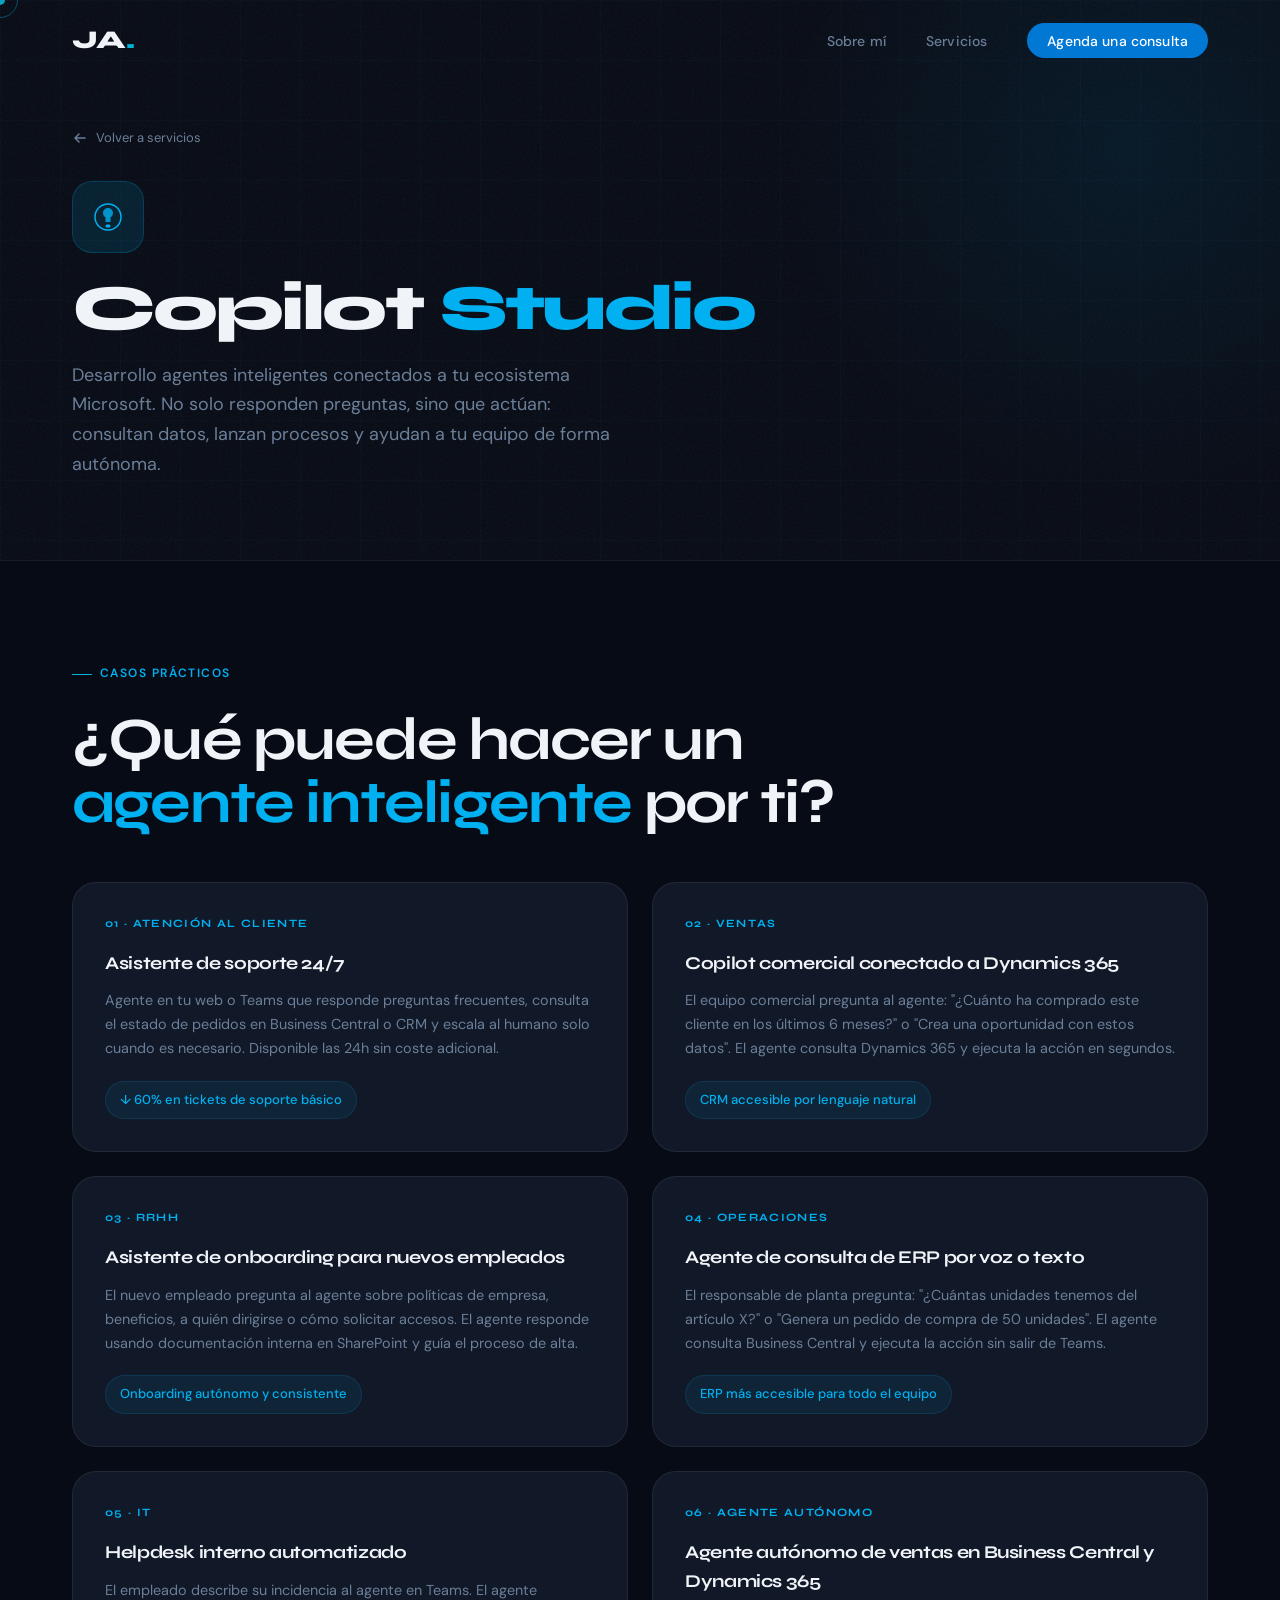
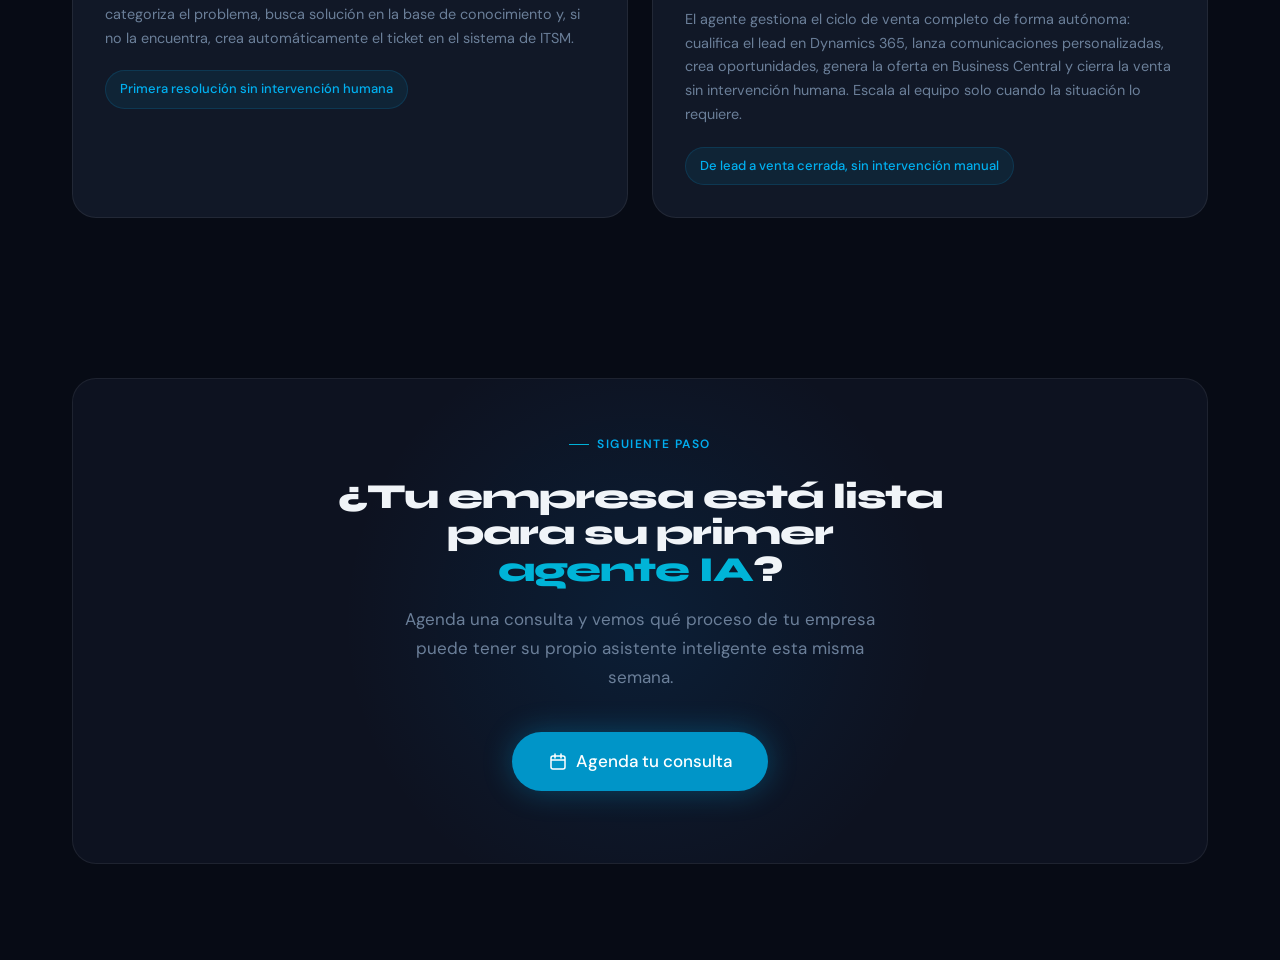
==== pages/copilot-studio.html @ fc7ed0da "Initial commit" ====
<!DOCTYPE html>
<html lang="es">
<head>
  <meta charset="UTF-8" />
  <meta name="viewport" content="width=device-width, initial-scale=1.0" />
  <title>Copilot Studio — Jesús Alonso</title>
  <link rel="preconnect" href="https://fonts.googleapis.com" />
  <link rel="preconnect" href="https://fonts.gstatic.com" crossorigin />
  <link href="https://fonts.googleapis.com/css2?family=Syne:wght@400;500;600;700;800&family=DM+Sans:ital,opsz,wght@0,9..40,300;0,9..40,400;0,9..40,500;1,9..40,300&display=swap" rel="stylesheet" />
  <link rel="stylesheet" href="../css/styles.css" />
  <style>
    .detail-icon-large { background: rgba(0,176,240,0.12); border: 1px solid rgba(0,176,240,0.2); }
    .detail-title span { color: #00B0F0; }
    .case-number { color: #00B0F0; }
    .case-result { color: #00B0F0; background: rgba(0,176,240,0.08); border-color: rgba(0,176,240,0.15); }
    .case-card:hover { border-color: rgba(0,176,240,0.3); }
    .section-title em { color: #00B0F0 !important; }
    .detail-hero::after {
      content: '';
      position: absolute;
      top: -200px; right: -200px;
      width: 700px; height: 700px;
      background: radial-gradient(circle, rgba(0,176,240,0.08) 0%, transparent 70%);
      pointer-events: none;
    }
  </style>
</head>
<body>
  <div class="cursor" id="cursor"></div>
  <div class="cursor-trail" id="cursorTrail"></div>

  <nav class="nav scrolled" id="nav">
    <div class="nav-inner">
      <a href="../index.html" class="nav-logo">JA<span class="dot">.</span></a>
      <ul class="nav-links">
        <li><a href="../index.html#about">Sobre mí</a></li>
        <li><a href="../index.html#services">Servicios</a></li>
        <li><a href="../index.html#contact" class="nav-cta">Agenda una consulta</a></li>
      </ul>
      <button class="nav-toggle" id="navToggle"><span></span><span></span><span></span></button>
    </div>
  </nav>

  <section class="detail-hero">
    <div class="detail-hero-bg">
      <div class="grid-overlay"></div>
      <div class="noise"></div>
    </div>
    <div class="container">
      <a href="../index.html#services" class="detail-back reveal">
        <svg viewBox="0 0 16 16" fill="none"><path d="M3 8h10M9 4l4 4-4 4" stroke="currentColor" stroke-width="1.5" stroke-linecap="round" stroke-linejoin="round"/></svg>
        Volver a servicios
      </a>
      <div class="detail-icon-large reveal">
        <svg viewBox="0 0 40 40" fill="none"><circle cx="20" cy="20" r="13" stroke="#00B0F0" stroke-width="1.5"/><path d="M15 16c0-2.8 2.2-5 5-5s5 2.2 5 5c0 1.9-1 3.5-2.5 4.4V25h-5v-4.6C16 19.5 15 17.9 15 16z" fill="#00B0F0" opacity=".8"/><rect x="17.5" y="27.5" width="5" height="3" rx="1.5" fill="#00B0F0"/></svg>
      </div>
      <h1 class="detail-title reveal">Copilot <span>Studio</span></h1>
      <p class="detail-subtitle reveal">
        Desarrollo agentes inteligentes conectados a tu ecosistema Microsoft. No solo responden preguntas, sino que actúan: consultan datos, lanzan procesos y ayudan a tu equipo de forma autónoma.
      </p>
    </div>
  </section>

  <section class="detail-cases">
    <div class="container">
      <div class="section-tag reveal" style="color: #00B0F0;">Casos prácticos</div>
      <h2 class="section-title reveal" style="margin-bottom: 3rem;">
        ¿Qué puede hacer un<br /><em>agente inteligente</em> por ti?
      </h2>
      <div class="cases-grid">

        <div class="case-card reveal">
          <div class="case-number">01 · Atención al cliente</div>
          <h3 class="case-title">Asistente de soporte 24/7</h3>
          <p class="case-desc">Agente en tu web o Teams que responde preguntas frecuentes, consulta el estado de pedidos en Business Central o CRM y escala al humano solo cuando es necesario. Disponible las 24h sin coste adicional.</p>
          <span class="case-result">↓ 60% en tickets de soporte básico</span>
        </div>

        <div class="case-card reveal">
          <div class="case-number">02 · Ventas</div>
          <h3 class="case-title">Copilot comercial conectado a Dynamics 365</h3>
          <p class="case-desc">El equipo comercial pregunta al agente: "¿Cuánto ha comprado este cliente en los últimos 6 meses?" o "Crea una oportunidad con estos datos". El agente consulta Dynamics 365 y ejecuta la acción en segundos.</p>
          <span class="case-result">CRM accesible por lenguaje natural</span>
        </div>

        <div class="case-card reveal">
          <div class="case-number">03 · RRHH</div>
          <h3 class="case-title">Asistente de onboarding para nuevos empleados</h3>
          <p class="case-desc">El nuevo empleado pregunta al agente sobre políticas de empresa, beneficios, a quién dirigirse o cómo solicitar accesos. El agente responde usando documentación interna en SharePoint y guía el proceso de alta.</p>
          <span class="case-result">Onboarding autónomo y consistente</span>
        </div>

        <div class="case-card reveal">
          <div class="case-number">04 · Operaciones</div>
          <h3 class="case-title">Agente de consulta de ERP por voz o texto</h3>
          <p class="case-desc">El responsable de planta pregunta: "¿Cuántas unidades tenemos del artículo X?" o "Genera un pedido de compra de 50 unidades". El agente consulta Business Central y ejecuta la acción sin salir de Teams.</p>
          <span class="case-result">ERP más accesible para todo el equipo</span>
        </div>

        <div class="case-card reveal">
          <div class="case-number">05 · IT</div>
          <h3 class="case-title">Helpdesk interno automatizado</h3>
          <p class="case-desc">El empleado describe su incidencia al agente en Teams. El agente categoriza el problema, busca solución en la base de conocimiento y, si no la encuentra, crea automáticamente el ticket en el sistema de ITSM.</p>
          <span class="case-result">Primera resolución sin intervención humana</span>
        </div>

        <div class="case-card reveal">
          <div class="case-number">06 · Agente Autónomo</div>
          <h3 class="case-title">Agente autónomo de ventas en Business Central y Dynamics 365</h3>
          <p class="case-desc">El agente gestiona el ciclo de venta completo de forma autónoma: cualifica el lead en Dynamics 365, lanza comunicaciones personalizadas, crea oportunidades, genera la oferta en Business Central y cierra la venta sin intervención humana. Escala al equipo solo cuando la situación lo requiere.</p>
          <span class="case-result">De lead a venta cerrada, sin intervención manual</span>
        </div>

      </div>
    </div>
  </section>

  <section class="detail-cta">
    <div class="container">
      <div class="detail-cta-inner">
        <div class="contact-bg-glow"></div>
        <div class="section-tag reveal" style="justify-content:center;color:#00B0F0;">Siguiente paso</div>
        <h2 class="contact-title reveal">¿Tu empresa está lista<br />para su primer<br /><em>agente IA</em>?</h2>
        <p class="contact-desc reveal">Agenda una consulta y vemos qué proceso de tu empresa puede tener su propio asistente inteligente esta misma semana.</p>
        <div class="contact-actions reveal">
          <a href="https://calendly.com/jesusalonsopp" target="_blank" rel="noopener noreferrer" class="btn btn-primary btn-large" style="background:#0095c8;box-shadow:0 0 30px rgba(0,176,240,0.3)">
            <svg width="20" height="20" viewBox="0 0 20 20" fill="none"><rect x="3" y="4" width="14" height="13" rx="2" stroke="currentColor" stroke-width="1.5"/><path d="M3 8h14" stroke="currentColor" stroke-width="1.5"/><path d="M7 2v4M13 2v4" stroke="currentColor" stroke-width="1.5" stroke-linecap="round"/></svg>
            <span>Agenda tu consulta</span>
          </a>
        </div>
      </div>
    </div>
  </section>

  <script src="../js/main.js"></script>
</body>
</html>
---- css/styles.css ----
/* ===================================
   JESÚS ALONSO — POWER PLATFORM
   Design: Dark Luxury Tech
   =================================== */

/* ----------- TOKENS ----------- */
:root {
  --bg:          #070b15;
  --bg-surface:  #0d1220;
  --bg-card:     #111827;
  --bg-card-hover: #161e30;
  --border:      rgba(255,255,255,0.07);
  --border-glow: rgba(0,120,212,0.3);

  --blue:        #0078d4;
  --blue-bright: #2196f3;
  --cyan:        #00b4d8;
  --cyan-dim:    rgba(0,180,216,0.15);

  --text:        #f0f4f8;
  --text-muted:  #6b7f99;
  --text-dim:    #3d4f68;

  --radius-sm:   8px;
  --radius:      16px;
  --radius-lg:   24px;

  --font-display: 'Syne', sans-serif;
  --font-body:    'DM Sans', sans-serif;

  --ease-out: cubic-bezier(0.16, 1, 0.3, 1);
  --ease-in-out: cubic-bezier(0.4, 0, 0.2, 1);
}

/* ----------- RESET ----------- */
*, *::before, *::after { box-sizing: border-box; margin: 0; padding: 0; }

html {
  scroll-behavior: smooth;
  font-size: 16px;
}

body {
  background: var(--bg);
  color: var(--text);
  font-family: var(--font-body);
  font-size: 1rem;
  line-height: 1.6;
  overflow-x: hidden;
  cursor: none;
}

img, svg { display: block; max-width: 100%; }
a { color: inherit; text-decoration: none; }
ul { list-style: none; }

/* ----------- CURSOR ----------- */
.cursor {
  position: fixed;
  width: 10px;
  height: 10px;
  background: var(--cyan);
  border-radius: 50%;
  pointer-events: none;
  z-index: 9999;
  transform: translate(-50%, -50%);
  transition: transform 0.1s, width 0.2s var(--ease-out), height 0.2s var(--ease-out), opacity 0.2s;
  mix-blend-mode: difference;
}

.cursor-trail {
  position: fixed;
  width: 36px;
  height: 36px;
  border: 1px solid rgba(0,180,216,0.4);
  border-radius: 50%;
  pointer-events: none;
  z-index: 9998;
  transform: translate(-50%, -50%);
  transition: transform 0.12s var(--ease-out), width 0.3s var(--ease-out), height 0.3s var(--ease-out), opacity 0.3s;
}

body:has(a:hover) .cursor { width: 16px; height: 16px; }
body:has(a:hover) .cursor-trail { width: 48px; height: 48px; border-color: rgba(0,180,216,0.7); }

/* ----------- LAYOUT ----------- */
.container {
  max-width: 1200px;
  margin: 0 auto;
  padding: 0 2rem;
}

.section {
  padding: 8rem 0;
}

/* ----------- NOISE / BG ----------- */
.noise {
  position: absolute;
  inset: 0;
  background-image: url("data:image/svg+xml,%3Csvg viewBox='0 0 256 256' xmlns='http://www.w3.org/2000/svg'%3E%3Cfilter id='noise'%3E%3CfeTurbulence type='fractalNoise' baseFrequency='0.9' numOctaves='4' stitchTiles='stitch'/%3E%3C/filter%3E%3Crect width='100%25' height='100%25' filter='url(%23noise)' opacity='0.04'/%3E%3C/svg%3E");
  pointer-events: none;
  z-index: 1;
}

.grid-overlay {
  position: absolute;
  inset: 0;
  background-image:
    linear-gradient(rgba(0,120,212,0.04) 1px, transparent 1px),
    linear-gradient(90deg, rgba(0,120,212,0.04) 1px, transparent 1px);
  background-size: 60px 60px;
  pointer-events: none;
}

/* ----------- NAVIGATION ----------- */
.nav {
  position: fixed;
  top: 0;
  left: 0;
  right: 0;
  z-index: 100;
  padding: 1.25rem 0;
  transition: background 0.4s, backdrop-filter 0.4s, border-color 0.4s;
  border-bottom: 1px solid transparent;
}

.nav.scrolled {
  background: rgba(7, 11, 21, 0.85);
  backdrop-filter: blur(20px);
  -webkit-backdrop-filter: blur(20px);
  border-bottom-color: var(--border);
}

.nav-inner {
  max-width: 1200px;
  margin: 0 auto;
  padding: 0 2rem;
  display: flex;
  align-items: center;
  justify-content: space-between;
}

.nav-logo {
  font-family: var(--font-display);
  font-size: 1.6rem;
  font-weight: 800;
  letter-spacing: -0.02em;
  color: var(--text);
}

.nav-logo .dot { color: var(--cyan); }

.nav-links {
  display: flex;
  align-items: center;
  gap: 2.5rem;
}

.nav-links a {
  font-size: 0.875rem;
  font-weight: 500;
  color: var(--text-muted);
  letter-spacing: 0.01em;
  transition: color 0.2s;
}

.nav-links a:hover { color: var(--text); }

.nav-cta {
  background: var(--blue) !important;
  color: #fff !important;
  padding: 0.55rem 1.25rem;
  border-radius: 100px;
  transition: background 0.2s, transform 0.2s !important;
}

.nav-cta:hover { background: var(--blue-bright) !important; transform: translateY(-1px); }

.nav-toggle {
  display: none;
  flex-direction: column;
  gap: 5px;
  background: none;
  border: none;
  cursor: none;
  padding: 4px;
}

.nav-toggle span {
  display: block;
  width: 24px;
  height: 1.5px;
  background: var(--text);
  transition: transform 0.3s, opacity 0.3s;
}

/* ----------- BUTTONS ----------- */
.btn {
  display: inline-flex;
  align-items: center;
  gap: 0.5rem;
  font-family: var(--font-body);
  font-size: 0.9375rem;
  font-weight: 500;
  padding: 0.75rem 1.75rem;
  border-radius: 100px;
  transition: all 0.2s var(--ease-out);
  white-space: nowrap;
}

.btn-primary {
  background: var(--blue);
  color: #fff;
  box-shadow: 0 0 30px rgba(0,120,212,0.3);
}

.btn-primary:hover {
  background: var(--blue-bright);
  transform: translateY(-2px);
  box-shadow: 0 4px 40px rgba(0,120,212,0.5);
}

.btn-ghost {
  background: transparent;
  color: var(--text-muted);
  border: 1px solid var(--border);
}

.btn-ghost:hover {
  color: var(--text);
  border-color: var(--border-glow);
  background: rgba(0,120,212,0.07);
}

.btn-large {
  font-size: 1.0625rem;
  padding: 1rem 2.25rem;
}

/* ----------- TAGS / LABELS ----------- */
.section-tag {
  display: inline-flex;
  align-items: center;
  gap: 0.5rem;
  font-size: 0.75rem;
  font-weight: 600;
  letter-spacing: 0.12em;
  text-transform: uppercase;
  color: var(--cyan);
  margin-bottom: 1.5rem;
}

.section-tag::before {
  content: '';
  display: block;
  width: 20px;
  height: 1px;
  background: var(--cyan);
}

/* ----------- SECTION TITLE ----------- */
.section-title {
  font-family: var(--font-display);
  font-size: clamp(2.25rem, 5vw, 3.75rem);
  font-weight: 700;
  line-height: 1.05;
  letter-spacing: -0.03em;
  color: var(--text);
}

.section-title em {
  font-style: normal;
  color: var(--cyan);
}

.section-desc {
  font-size: 1.0625rem;
  color: var(--text-muted);
  line-height: 1.7;
  max-width: 560px;
}

.section-header {
  text-align: center;
  margin-bottom: 4rem;
}

.section-header .section-tag {
  justify-content: center;
}

.section-header .section-tag::before { display: none; }

.section-header .section-desc {
  margin: 1.5rem auto 0;
}

/* ----------- HERO ----------- */
.hero {
  position: relative;
  min-height: 100vh;
  display: grid;
  grid-template-columns: 1fr 1fr;
  align-items: center;
  gap: 4rem;
  padding: 0 2rem;
  max-width: 1200px;
  margin: 0 auto;
  padding-top: 6rem;
}

.hero-bg {
  position: fixed;
  inset: 0;
  z-index: -1;
  overflow: hidden;
}

.glow {
  position: absolute;
  border-radius: 50%;
  filter: blur(100px);
  pointer-events: none;
}

.glow-1 {
  width: 600px;
  height: 600px;
  background: radial-gradient(circle, rgba(0,120,212,0.15) 0%, transparent 70%);
  top: -200px;
  right: -100px;
  animation: floatGlow 8s ease-in-out infinite;
}

.glow-2 {
  width: 400px;
  height: 400px;
  background: radial-gradient(circle, rgba(0,180,216,0.1) 0%, transparent 70%);
  bottom: 100px;
  left: -100px;
  animation: floatGlow 10s ease-in-out infinite reverse;
}

@keyframes floatGlow {
  0%, 100% { transform: translate(0, 0); }
  50% { transform: translate(30px, -30px); }
}

.hero-badge {
  display: inline-flex;
  align-items: center;
  gap: 0.75rem;
  font-size: 0.75rem;
  font-weight: 500;
  letter-spacing: 0.08em;
  text-transform: uppercase;
  color: var(--text-muted);
  border: 1px solid var(--border);
  background: rgba(255,255,255,0.03);
  padding: 0.5rem 1rem;
  border-radius: 100px;
  margin-bottom: 2rem;
}

.badge-dot {
  width: 7px;
  height: 7px;
  background: var(--cyan);
  border-radius: 50%;
  box-shadow: 0 0 8px var(--cyan);
  animation: pulse 2s ease-in-out infinite;
}

@keyframes pulse {
  0%, 100% { opacity: 1; box-shadow: 0 0 8px var(--cyan); }
  50% { opacity: 0.6; box-shadow: 0 0 16px var(--cyan); }
}

.hero-title {
  font-family: var(--font-display);
  font-size: clamp(3.5rem, 8vw, 6.5rem);
  font-weight: 800;
  line-height: 1;
  letter-spacing: -0.04em;
  margin-bottom: 1.75rem;
}

.title-line { display: block; }

.accent-line {
  color: transparent;
  -webkit-text-stroke: 2px var(--text);
}

.accent-dot { color: var(--cyan); -webkit-text-stroke: 0; }

.hero-subtitle {
  font-size: 1.125rem;
  color: var(--text-muted);
  line-height: 1.65;
  margin-bottom: 2.5rem;
  max-width: 500px;
}

.hero-subtitle strong { color: var(--text); font-weight: 500; }

.hero-actions {
  display: flex;
  align-items: center;
  gap: 1rem;
  margin-bottom: 3.5rem;
  flex-wrap: wrap;
}

.hero-stats {
  display: flex;
  align-items: center;
  gap: 2rem;
  padding: 1.5rem 0;
  border-top: 1px solid var(--border);
}

.stat-number {
  display: block;
  font-family: var(--font-display);
  font-size: 2rem;
  font-weight: 800;
  letter-spacing: -0.03em;
  color: var(--text);
  line-height: 1;
}

.stat-plus { color: var(--cyan); font-size: 1.5rem; }

.stat-label {
  display: block;
  font-size: 0.75rem;
  color: var(--text-muted);
  margin-top: 0.25rem;
  letter-spacing: 0.02em;
}

.stat-divider {
  width: 1px;
  height: 40px;
  background: var(--border);
}

/* ----------- TECH ORBIT ----------- */
.hero-visual {
  display: flex;
  align-items: center;
  justify-content: center;
}

.tech-orbit {
  position: relative;
  width: 420px;
  height: 420px;
}

.orbit-ring {
  position: absolute;
  border-radius: 50%;
  border: 1px solid;
  top: 50%;
  left: 50%;
  transform: translate(-50%, -50%);
}

.orbit-ring-1 {
  width: 160px; height: 160px;
  border-color: rgba(0,120,212,0.2);
}
.orbit-ring-2 {
  width: 280px; height: 280px;
  border-color: rgba(0,120,212,0.12);
  animation: spin 30s linear infinite;
}
.orbit-ring-3 {
  width: 420px; height: 420px;
  border-color: rgba(0,120,212,0.07);
  animation: spin 50s linear infinite reverse;
}

@keyframes spin {
  from { transform: translate(-50%, -50%) rotate(0deg); }
  to   { transform: translate(-50%, -50%) rotate(360deg); }
}

.orbit-center {
  position: absolute;
  width: 70px; height: 70px;
  top: 50%; left: 50%;
  transform: translate(-50%, -50%);
  display: flex; align-items: center; justify-content: center;
  background: var(--bg-card);
  border-radius: 50%;
  border: 1px solid var(--border);
}

.ms-logo { width: 32px; height: 32px; }

.orbit-icon {
  position: absolute;
  width: 48px;
  height: 48px;
  top: 50%;
  left: 50%;
  background: var(--bg-card);
  border: 1px solid var(--border);
  border-radius: 12px;
  display: flex;
  align-items: center;
  justify-content: center;
  transform: translate(-50%, -50%)
    rotate(var(--angle))
    translateY(-195px)
    rotate(calc(-1 * var(--angle)));
  transition: border-color 0.3s, box-shadow 0.3s;
  overflow: hidden;
}

.orbit-icon svg { width: 28px; height: 28px; }
.orbit-icon img { display: block; }

.orbit-icon:hover {
  border-color: var(--border-glow);
  box-shadow: 0 0 20px rgba(0,120,212,0.3);
}

.scroll-indicator {
  position: absolute;
  bottom: 2.5rem;
  left: 50%;
  transform: translateX(-50%);
  display: flex;
  flex-direction: column;
  align-items: center;
  gap: 0.5rem;
  color: var(--text-dim);
  font-size: 0.7rem;
  letter-spacing: 0.1em;
  text-transform: uppercase;
}

.scroll-line {
  width: 1px;
  height: 40px;
  background: linear-gradient(to bottom, var(--text-dim), transparent);
  animation: scrollPulse 2s ease-in-out infinite;
}

@keyframes scrollPulse {
  0%, 100% { opacity: 0.4; }
  50% { opacity: 1; }
}

/* ----------- ABOUT ----------- */
.about {
  background: var(--bg-surface);
  border-top: 1px solid var(--border);
  border-bottom: 1px solid var(--border);
}

.about-grid {
  display: grid;
  grid-template-columns: 1fr 1fr;
  gap: 6rem;
  align-items: start;
}

.about-left {
  position: sticky;
  top: 7rem;
}

.about-portrait {
  margin-top: 3rem;
}

.portrait-frame {
  position: relative;
  width: 220px;
  height: 280px;
}

.portrait-placeholder {
  width: 100%;
  height: 100%;
  background: var(--bg-card);
  border-radius: var(--radius-lg);
  border: 1px solid var(--border);
  display: flex;
  align-items: center;
  justify-content: center;
  overflow: hidden;
}

.portrait-initials {
  font-family: var(--font-display);
  font-size: 4rem;
  font-weight: 800;
  color: var(--blue);
  opacity: 0.3;
  letter-spacing: -0.05em;
}

.portrait-accent {
  position: absolute;
  bottom: -12px;
  right: -12px;
  width: 80px;
  height: 80px;
  border-radius: 20px;
  border: 2px solid var(--cyan);
  opacity: 0.4;
  pointer-events: none;
}

.about-lead {
  font-size: 1.2rem;
  color: var(--text);
  line-height: 1.65;
  margin-bottom: 1.5rem;
}

.about-lead strong { color: var(--cyan); font-weight: 500; }

.about-body {
  color: var(--text-muted);
  line-height: 1.75;
  margin-bottom: 3rem;
}

.about-pillars {
  display: flex;
  flex-direction: column;
  gap: 1.5rem;
}

.pillar {
  display: flex;
  gap: 1.25rem;
  align-items: flex-start;
  padding: 1.25rem;
  background: var(--bg-card);
  border-radius: var(--radius);
  border: 1px solid var(--border);
  transition: border-color 0.3s;
}

.pillar:hover { border-color: var(--border-glow); }

.pillar-icon {
  width: 40px;
  height: 40px;
  min-width: 40px;
  background: rgba(0,120,212,0.1);
  border-radius: 10px;
  display: flex;
  align-items: center;
  justify-content: center;
  color: var(--cyan);
}

.pillar-icon svg { width: 18px; height: 18px; }

.pillar h4 {
  font-family: var(--font-display);
  font-size: 0.9375rem;
  font-weight: 600;
  margin-bottom: 0.25rem;
  color: var(--text);
}

.pillar p { font-size: 0.875rem; color: var(--text-muted); }

/* ----------- SERVICES ----------- */
.services-grid {
  display: grid;
  grid-template-columns: repeat(3, 1fr);
  gap: 1.5rem;
}

.service-card {
  position: relative;
  display: flex;
  flex-direction: column;
  gap: 1rem;
  padding: 1.75rem;
  background: var(--bg-card);
  border: 1px solid var(--border);
  border-radius: var(--radius-lg);
  transition: all 0.3s var(--ease-out);
  overflow: hidden;
}

.service-card::before {
  content: '';
  position: absolute;
  inset: 0;
  background: radial-gradient(circle at top left, color-mix(in srgb, var(--icon-color, var(--blue)) 8%, transparent), transparent 60%);
  opacity: 0;
  transition: opacity 0.4s;
  pointer-events: none;
}

.service-card:hover {
  border-color: color-mix(in srgb, var(--icon-color, var(--blue)) 40%, transparent);
  transform: translateY(-4px);
  box-shadow: 0 20px 60px rgba(0,0,0,0.4);
}

.service-card:hover::before { opacity: 1; }

.card-top {
  display: flex;
  justify-content: space-between;
  align-items: flex-start;
}

.card-icon {
  width: 52px;
  height: 52px;
  background: color-mix(in srgb, var(--icon-color, var(--blue)) 12%, transparent);
  border-radius: 14px;
  display: flex;
  align-items: center;
  justify-content: center;
  border: 1px solid color-mix(in srgb, var(--icon-color, var(--blue)) 20%, transparent);
}

.card-icon svg { width: 30px; height: 30px; }

.card-arrow {
  color: var(--text-dim);
  transition: color 0.3s, transform 0.3s;
}

.service-card:hover .card-arrow {
  color: var(--text-muted);
  transform: translate(4px, -4px);
}

.card-title {
  font-family: var(--font-display);
  font-size: 1.25rem;
  font-weight: 700;
  letter-spacing: -0.02em;
  color: var(--text);
}

.card-desc {
  font-size: 0.875rem;
  color: var(--text-muted);
  line-height: 1.65;
  flex: 1;
}

.card-tag {
  font-size: 0.75rem;
  font-weight: 600;
  letter-spacing: 0.05em;
  color: var(--text-dim);
  margin-top: auto;
  padding-top: 1rem;
  border-top: 1px solid var(--border);
  transition: color 0.3s;
}

.service-card:hover .card-tag { color: var(--cyan); }

/* ----------- CTA / CONTACT ----------- */
.contact {
  text-align: center;
}

.contact-inner {
  position: relative;
  padding: 5rem 2rem;
  background: var(--bg-surface);
  border: 1px solid var(--border);
  border-radius: 32px;
  overflow: hidden;
}

.contact-bg-glow {
  position: absolute;
  width: 600px;
  height: 600px;
  background: radial-gradient(circle, rgba(0,120,212,0.12) 0%, transparent 70%);
  top: 50%;
  left: 50%;
  transform: translate(-50%, -50%);
  pointer-events: none;
}

.contact-title {
  font-family: var(--font-display);
  font-size: clamp(2.5rem, 5vw, 4rem);
  font-weight: 800;
  line-height: 1.05;
  letter-spacing: -0.03em;
  margin-bottom: 1.5rem;
  position: relative;
}

.contact-title em {
  font-style: normal;
  color: var(--cyan);
}

.contact-desc {
  font-size: 1.0625rem;
  color: var(--text-muted);
  line-height: 1.7;
  max-width: 480px;
  margin: 0 auto 2.5rem;
  position: relative;
}

.contact-actions {
  position: relative;
  margin-bottom: 1.5rem;
}

.contact-note {
  font-size: 0.8125rem;
  color: var(--text-dim);
  letter-spacing: 0.05em;
  position: relative;
}

/* ----------- FOOTER ----------- */
.footer {
  border-top: 1px solid var(--border);
  padding: 4rem 0 2.5rem;
}

.footer-inner {
  display: grid;
  grid-template-columns: 2fr 1fr 1fr;
  gap: 3rem;
  margin-bottom: 3rem;
}

.footer-brand p {
  margin-top: 0.75rem;
  font-size: 0.875rem;
  color: var(--text-muted);
  line-height: 1.6;
}

.footer-links h5 {
  font-family: var(--font-display);
  font-size: 0.75rem;
  font-weight: 700;
  letter-spacing: 0.1em;
  text-transform: uppercase;
  color: var(--text-muted);
  margin-bottom: 1rem;
}

.footer-links ul { display: flex; flex-direction: column; gap: 0.6rem; }

.footer-links a {
  font-size: 0.875rem;
  color: var(--text-dim);
  transition: color 0.2s;
}

.footer-links a:hover { color: var(--text); }

.footer-bottom {
  padding-top: 2rem;
  border-top: 1px solid var(--border);
  font-size: 0.8125rem;
  color: var(--text-dim);
}

/* ----------- DETAIL PAGES ----------- */
.detail-hero {
  padding: 8rem 0 5rem;
  position: relative;
  border-bottom: 1px solid var(--border);
  overflow: hidden;
}

.detail-hero-bg {
  position: absolute;
  inset: 0;
  z-index: 0;
}

.detail-hero .container { position: relative; z-index: 1; }

.detail-back {
  display: inline-flex;
  align-items: center;
  gap: 0.5rem;
  font-size: 0.8125rem;
  color: var(--text-muted);
  margin-bottom: 2rem;
  transition: color 0.2s, gap 0.2s;
}

.detail-back:hover { color: var(--text); gap: 0.75rem; }

.detail-back svg { width: 16px; height: 16px; transform: scaleX(-1); }

.detail-icon-large {
  width: 72px;
  height: 72px;
  border-radius: 20px;
  display: flex;
  align-items: center;
  justify-content: center;
  margin-bottom: 1.5rem;
}

.detail-icon-large svg { width: 40px; height: 40px; }

.detail-title {
  font-family: var(--font-display);
  font-size: clamp(2.5rem, 5vw, 4.5rem);
  font-weight: 800;
  letter-spacing: -0.04em;
  line-height: 1;
  margin-bottom: 1.25rem;
}

.detail-subtitle {
  font-size: 1.125rem;
  color: var(--text-muted);
  max-width: 560px;
  line-height: 1.65;
}

.detail-cases {
  padding: 6rem 0;
}

.cases-grid {
  display: grid;
  grid-template-columns: repeat(2, 1fr);
  gap: 1.5rem;
}

.case-card {
  background: var(--bg-card);
  border: 1px solid var(--border);
  border-radius: var(--radius-lg);
  padding: 2rem;
  transition: border-color 0.3s, transform 0.3s;
}

.case-card:hover {
  border-color: var(--border-glow);
  transform: translateY(-3px);
}

.case-number {
  font-family: var(--font-display);
  font-size: 0.7rem;
  font-weight: 700;
  letter-spacing: 0.12em;
  text-transform: uppercase;
  color: var(--cyan);
  margin-bottom: 1rem;
}

.case-title {
  font-family: var(--font-display);
  font-size: 1.125rem;
  font-weight: 700;
  color: var(--text);
  margin-bottom: 0.75rem;
  letter-spacing: -0.02em;
}

.case-desc {
  font-size: 0.9rem;
  color: var(--text-muted);
  line-height: 1.65;
  margin-bottom: 1.25rem;
}

.case-result {
  font-size: 0.8125rem;
  color: var(--cyan);
  font-weight: 500;
  padding: 0.5rem 0.875rem;
  background: rgba(0,180,216,0.08);
  border-radius: 100px;
  display: inline-block;
  border: 1px solid rgba(0,180,216,0.15);
}

.detail-cta {
  padding: 4rem 0 6rem;
}

.detail-cta-inner {
  text-align: center;
  padding: 3rem 4rem;
  background: var(--bg-surface);
  border: 1px solid var(--border);
  border-radius: var(--radius-lg);
  position: relative;
  overflow: hidden;
}

.detail-cta .contact-title {
  font-size: clamp(1.6rem, 2.8vw, 2.2rem);
  margin-bottom: 1rem;
}

/* ----------- REVEAL ANIMATION ----------- */
.reveal {
  opacity: 0;
  transform: translateY(24px);
  transition: opacity 0.7s var(--ease-out), transform 0.7s var(--ease-out);
}

.reveal.visible {
  opacity: 1;
  transform: none;
}

.reveal:nth-child(1) { transition-delay: 0.05s; }
.reveal:nth-child(2) { transition-delay: 0.1s; }
.reveal:nth-child(3) { transition-delay: 0.15s; }
.reveal:nth-child(4) { transition-delay: 0.2s; }
.reveal:nth-child(5) { transition-delay: 0.25s; }
.reveal:nth-child(6) { transition-delay: 0.3s; }

/* ----------- RESPONSIVE ----------- */
@media (max-width: 1024px) {
  .hero {
    grid-template-columns: 1fr;
    text-align: center;
    padding-top: 7rem;
    gap: 3rem;
  }

  .hero-subtitle { margin-left: auto; margin-right: auto; }
  .hero-actions { justify-content: center; }
  .hero-stats { justify-content: center; }
  .hero-visual { display: none; }

  .about-grid { grid-template-columns: 1fr; gap: 3rem; }
  .about-left { position: static; }
  .services-grid { grid-template-columns: repeat(2, 1fr); }
  .footer-inner { grid-template-columns: 1fr 1fr; }
}

@media (max-width: 768px) {
  .section { padding: 5rem 0; }

  .nav-links {
    display: none;
    position: fixed;
    inset: 0;
    background: var(--bg);
    flex-direction: column;
    align-items: center;
    justify-content: center;
    gap: 2rem;
    font-size: 1.25rem;
  }

  .nav-links.open { display: flex; }
  .nav-toggle { display: flex; z-index: 101; }

  .hero-title { font-size: clamp(2.75rem, 12vw, 4.5rem); }
  .services-grid { grid-template-columns: 1fr; }
  .cases-grid { grid-template-columns: 1fr; }
  .footer-inner { grid-template-columns: 1fr; gap: 2rem; }

  .cursor, .cursor-trail { display: none; }
  body { cursor: auto; }
}
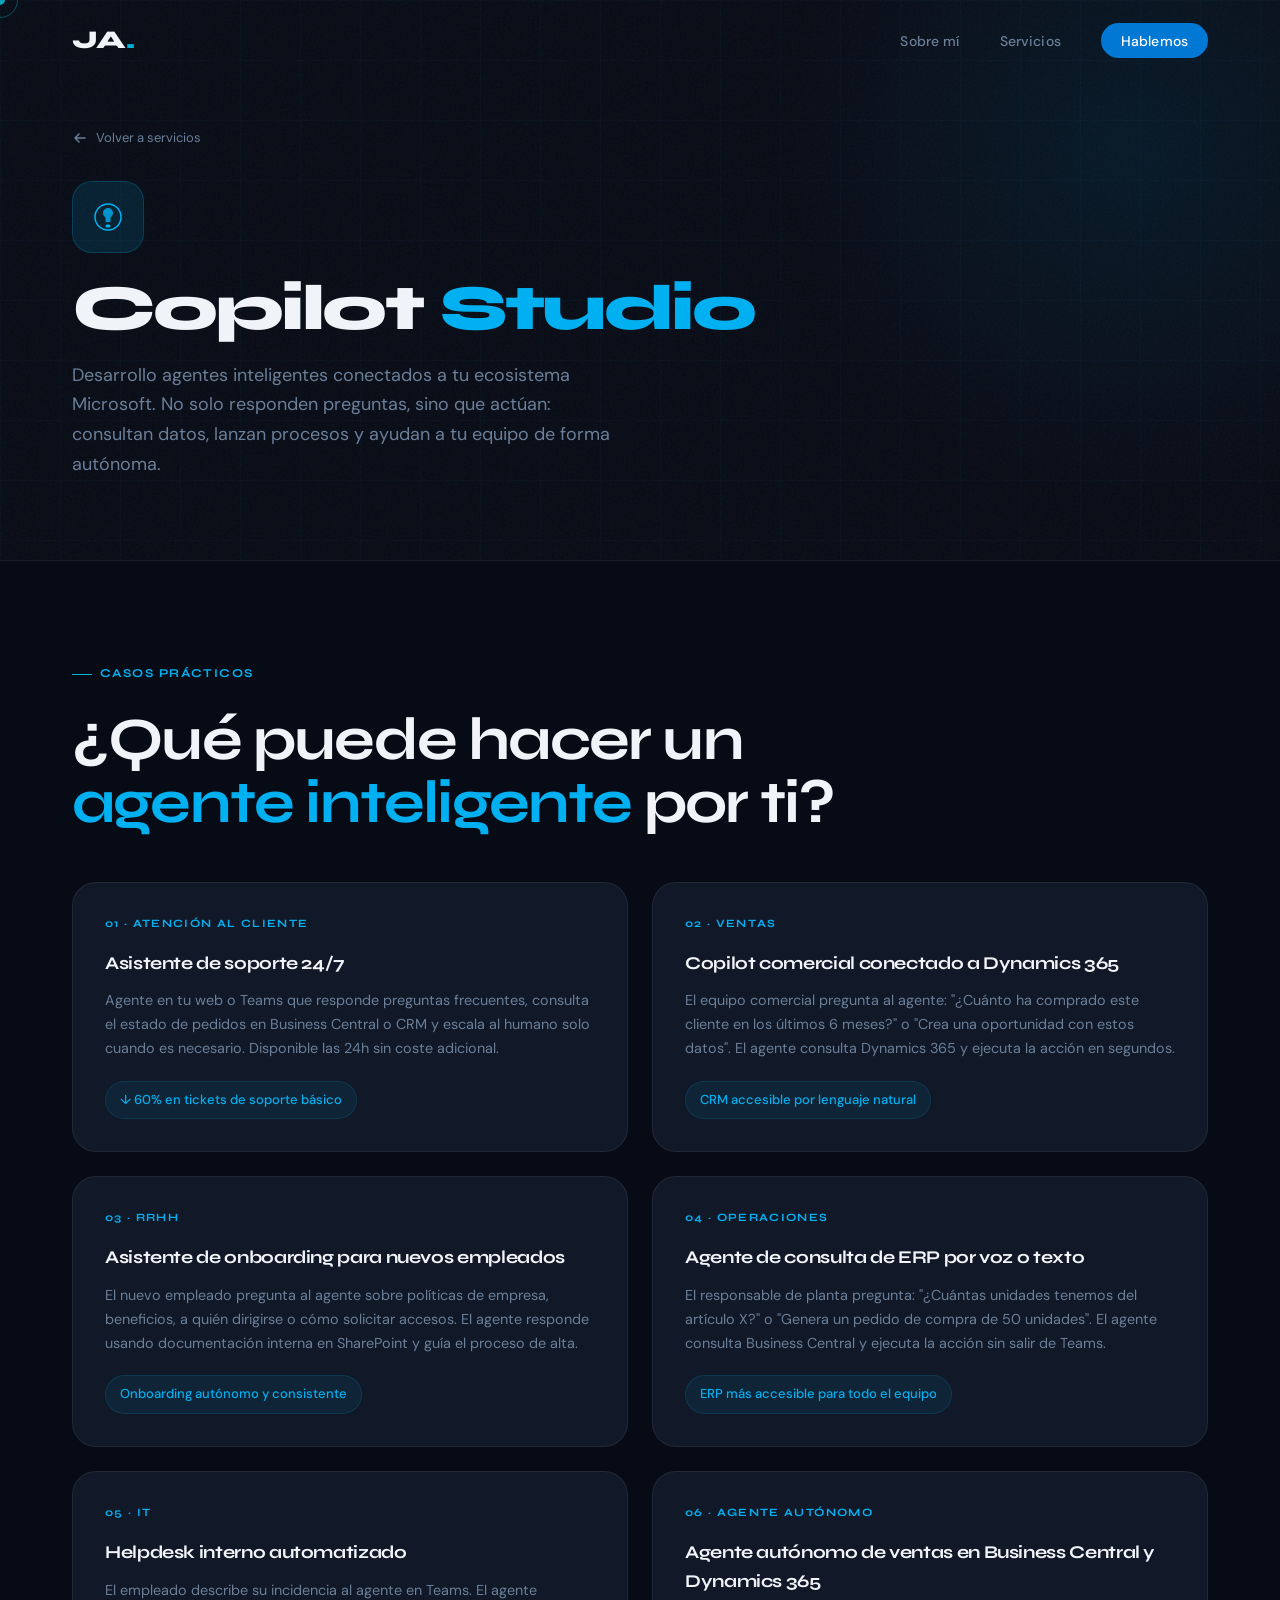
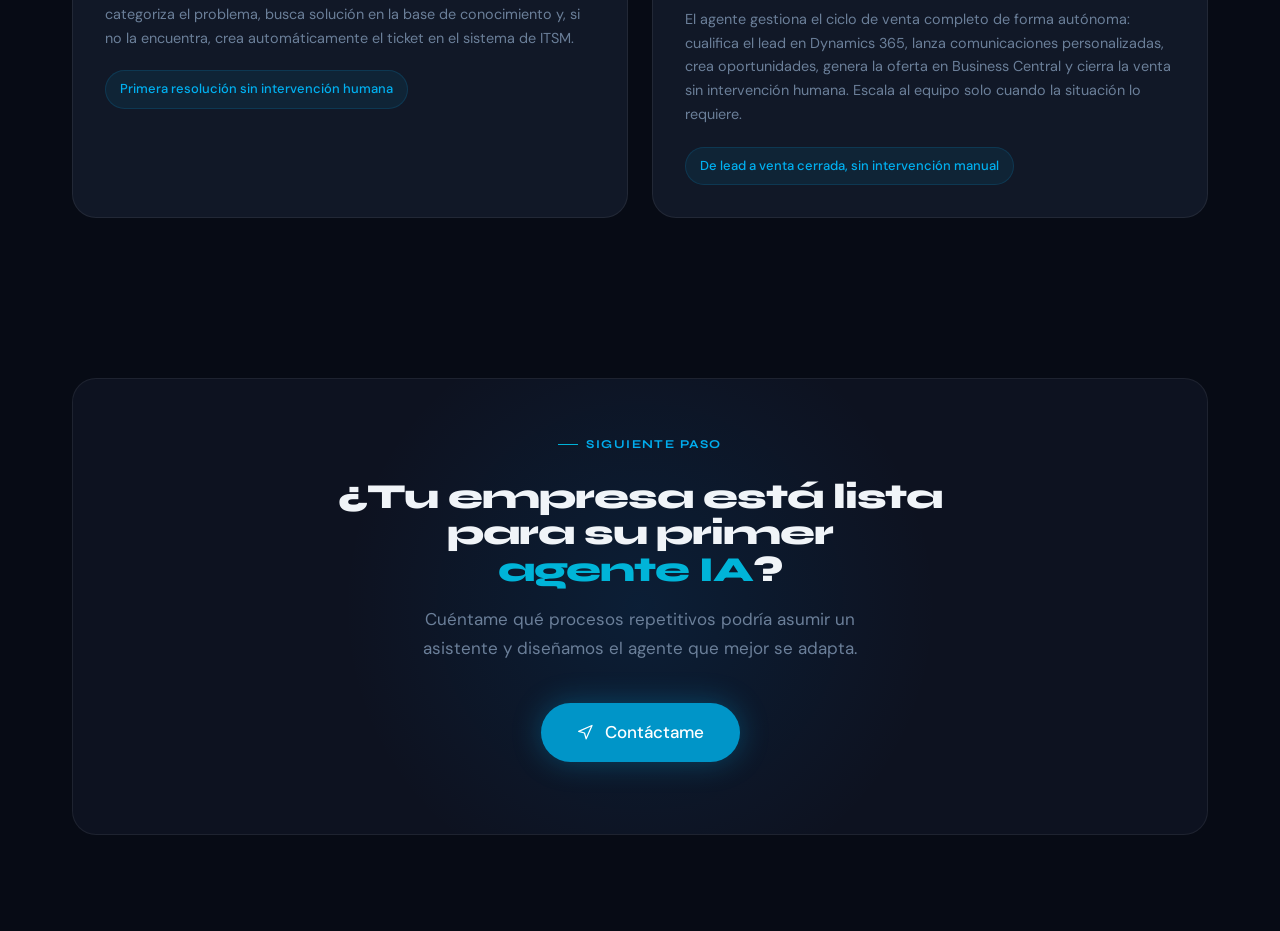
==== commit f4f4aca9: "Version apartado de descargas y modificaciones formulario web" ====
--- a/pages/copilot-studio.html
+++ b/pages/copilot-studio.html
@@ -35,7 +35,8 @@
       <ul class="nav-links">
         <li><a href="../index.html#about">Sobre mí</a></li>
         <li><a href="../index.html#services">Servicios</a></li>
-        <li><a href="../index.html#contact" class="nav-cta">Agenda una consulta</a></li>
+        <!-- <li><a href="../index.html#portfolio">Proyectos</a></li> · oculto -->
+        <li><a href="../index.html#contact" class="nav-cta">Hablemos</a></li>
       </ul>
       <button class="nav-toggle" id="navToggle"><span></span><span></span><span></span></button>
     </div>
@@ -115,17 +116,77 @@
     </div>
   </section>
 
+  <!-- ============================================================
+       PROYECTOS REALIZADOS
+       ============================================================ -->
+  <!-- "Proyectos realizados" oculto hasta tener proyectos publicados.
+       Para reactivar: quitar el atributo hidden de la línea siguiente. -->
+  <section class="detail-projects" id="proyectos" hidden>
+    <div class="container">
+      <div class="detail-projects-header">
+        <div class="section-tag reveal" style="color:#00B0F0;">Proyectos realizados</div>
+        <h2 class="section-title reveal">
+          Agentes con <em style="color:#00B0F0">Copilot Studio</em>
+        </h2>
+        <p class="section-desc reveal" style="margin-top:1.25rem;">
+          Asistentes inteligentes en producción, conectados con datos y acciones reales. Se irán publicando con vídeos demostrativos.
+        </p>
+      </div>
+
+      <article class="project-block reveal" id="proyecto-ejemplo">
+        <div class="project-head">
+          <div class="project-head-left">
+            <div class="project-meta" style="color:#00B0F0;">
+              <span class="meta-dot"></span>
+              <span>Proyecto · Próximamente</span>
+            </div>
+            <h3 class="project-title">Asistente de soporte interno</h3>
+            <p class="project-summary">
+              Copilot que responde a empleados sobre políticas internas, gestiona tickets de IT y consulta el estado de pedidos directamente desde Teams.
+            </p>
+          </div>
+          <div class="project-tags">
+            <span class="project-tag">Copilot Studio</span>
+            <span class="project-tag">Teams</span>
+            <span class="project-tag">Dataverse</span>
+          </div>
+        </div>
+
+        <div class="project-gallery">
+          <div class="media-item media-large" data-media-type="placeholder">
+            <div class="media-empty">
+              <svg viewBox="0 0 24 24" fill="none" stroke="currentColor" stroke-width="1.5"><rect x="3" y="5" width="18" height="12" rx="3"/><path d="M8 21l3-4M16 21l-3-4" stroke-linecap="round"/></svg>
+              <span>Conversación del agente</span>
+            </div>
+          </div>
+          <div class="media-item" data-media-type="placeholder">
+            <div class="media-empty">
+              <svg viewBox="0 0 24 24" fill="none" stroke="currentColor" stroke-width="1.5"><polygon points="6,4 20,12 6,20" fill="currentColor"/></svg>
+              <span>Vídeo demo</span>
+            </div>
+          </div>
+        </div>
+      </article>
+
+      <!--
+      ===================================================================
+      PLANTILLA NUEVO PROYECTO COPILOT STUDIO
+      Copia la estructura del bloque visible y rellena los datos.
+      =================================================================== -->
+    </div>
+  </section>
+
   <section class="detail-cta">
     <div class="container">
       <div class="detail-cta-inner">
         <div class="contact-bg-glow"></div>
         <div class="section-tag reveal" style="justify-content:center;color:#00B0F0;">Siguiente paso</div>
-        <h2 class="contact-title reveal">¿Tu empresa está lista<br />para su primer<br /><em>agente IA</em>?</h2>
-        <p class="contact-desc reveal">Agenda una consulta y vemos qué proceso de tu empresa puede tener su propio asistente inteligente esta misma semana.</p>
+        <h2 class="contact-title reveal">¿Tu empresa está lista <br />para su primer <br /><em>agente IA</em>?</h2>
+        <p class="contact-desc reveal">Cuéntame qué procesos repetitivos podría asumir un asistente y diseñamos el agente que mejor se adapta.</p>
         <div class="contact-actions reveal">
-          <a href="https://calendly.com/jesusalonsopp" target="_blank" rel="noopener noreferrer" class="btn btn-primary btn-large" style="background:#0095c8;box-shadow:0 0 30px rgba(0,176,240,0.3)">
-            <svg width="20" height="20" viewBox="0 0 20 20" fill="none"><rect x="3" y="4" width="14" height="13" rx="2" stroke="currentColor" stroke-width="1.5"/><path d="M3 8h14" stroke="currentColor" stroke-width="1.5"/><path d="M7 2v4M13 2v4" stroke="currentColor" stroke-width="1.5" stroke-linecap="round"/></svg>
-            <span>Agenda tu consulta</span>
+          <a href="../index.html#contact" class="btn btn-primary btn-large" style="background:#0095c8;box-shadow:0 0 30px rgba(0,176,240,0.3)">
+            <svg width="20" height="20" viewBox="0 0 24 24" fill="none" stroke="currentColor" stroke-width="1.5"><path d="M2 10l16-7-7 16-2-7-7-2z" stroke-linejoin="round"/></svg>
+            <span>Contáctame</span>
           </a>
         </div>
       </div>
--- a/css/styles.css
+++ b/css/styles.css
@@ -243,8 +243,9 @@
   display: inline-flex;
   align-items: center;
   gap: 0.5rem;
+  font-family: var(--font-display);
   font-size: 0.75rem;
-  font-weight: 600;
+  font-weight: 700;
   letter-spacing: 0.12em;
   text-transform: uppercase;
   color: var(--cyan);
@@ -394,6 +395,36 @@
 }
 
 .accent-dot { color: var(--cyan); -webkit-text-stroke: 0; }
+
+.hero-tagline {
+  display: flex;
+  align-items: center;
+  flex-wrap: wrap;
+  gap: 0.5rem;
+  font-size: 0.85rem;
+  color: var(--text-muted);
+  letter-spacing: 0.02em;
+  margin-bottom: 1.25rem;
+}
+
+.tag-chip {
+  display: inline-block;
+  padding: 0.25rem 0.65rem;
+  font-family: var(--font-display);
+  font-size: 0.72rem;
+  font-weight: 700;
+  letter-spacing: 0.12em;
+  text-transform: uppercase;
+  color: var(--text);
+  background: linear-gradient(135deg, rgba(0,120,212,0.18), rgba(0,180,216,0.08));
+  border: 1px solid rgba(0,180,216,0.25);
+  border-radius: 100px;
+}
+
+.tag-sep {
+  color: var(--text-dim);
+  font-weight: 700;
+}
 
 .hero-subtitle {
   font-size: 1.125rem;
@@ -607,17 +638,7 @@
   letter-spacing: -0.05em;
 }
 
-.portrait-accent {
-  position: absolute;
-  bottom: -12px;
-  right: -12px;
-  width: 80px;
-  height: 80px;
-  border-radius: 20px;
-  border: 2px solid var(--cyan);
-  opacity: 0.4;
-  pointer-events: none;
-}
+.portrait-accent { display: none; }
 
 .about-lead {
   font-size: 1.2rem;
@@ -826,6 +847,33 @@
   margin-bottom: 1.5rem;
 }
 
+.calendly-wrapper {
+  width: 100%;
+  max-width: 900px;
+  margin: 2rem auto 1rem;
+  border-radius: var(--radius-lg);
+  overflow: hidden;
+  border: 1px solid var(--border);
+}
+
+.calendly-inline-widget {
+  border-radius: var(--radius-lg);
+}
+
+.calendly-inline-widget iframe {
+  border-radius: var(--radius-lg);
+  scrollbar-width: none;
+}
+
+.calendly-inline-widget iframe::-webkit-scrollbar {
+  display: none;
+}
+
+@media (max-width: 768px) {
+  .calendly-wrapper { border-radius: var(--radius); }
+  .calendly-inline-widget { height: 650px !important; }
+}
+
 .contact-note {
   font-size: 0.8125rem;
   color: var(--text-dim);
@@ -1058,6 +1106,8 @@
 
 @media (max-width: 768px) {
   .section { padding: 5rem 0; }
+
+  html, body { overflow-x: hidden; max-width: 100%; }
 
   .nav-links {
     display: none;
@@ -1074,11 +1124,1428 @@
   .nav-links.open { display: flex; }
   .nav-toggle { display: flex; z-index: 101; }
 
-  .hero-title { font-size: clamp(2.75rem, 12vw, 4.5rem); }
+  .hero-title { font-size: clamp(2.2rem, 9vw, 3.2rem); }
+  .hero-subtitle { font-size: 1rem; max-width: 100%; }
+  .hero-content { overflow: hidden; width: 100%; }
   .services-grid { grid-template-columns: 1fr; }
   .cases-grid { grid-template-columns: 1fr; }
   .footer-inner { grid-template-columns: 1fr; gap: 2rem; }
 
+  .contact-title { font-size: clamp(1.35rem, 6vw, 1.9rem); }
+  .contact-title br { display: none; }
+  .contact-inner { padding: 3rem 1.25rem; }
+  .btn-large { font-size: 0.95rem; padding: 0.9rem 1.5rem; white-space: normal; text-align: center; }
+  .contact-actions .btn { max-width: 100%; width: 100%; justify-content: center; }
+
+  .detail-cta .contact-title { font-size: clamp(1.4rem, 6vw, 1.9rem); }
+  .detail-cta-inner { padding: 2.5rem 1.25rem; }
+
+  .about-pillars { gap: 1.25rem; }
+
   .cursor, .cursor-trail { display: none; }
   body { cursor: auto; }
 }
+
+/* ===================================
+   TECH MARQUEE
+   =================================== */
+.tech-marquee {
+  position: relative;
+  overflow: hidden;
+  padding: 1.5rem 0;
+  border-top: 1px solid var(--border);
+  border-bottom: 1px solid var(--border);
+  background: linear-gradient(180deg, rgba(13,18,32,0.6), rgba(7,11,21,0.4));
+  mask-image: linear-gradient(90deg, transparent, #000 8%, #000 92%, transparent);
+  -webkit-mask-image: linear-gradient(90deg, transparent, #000 8%, #000 92%, transparent);
+}
+
+.marquee-track {
+  display: flex;
+  align-items: center;
+  gap: 2.5rem;
+  white-space: nowrap;
+  width: max-content;
+  animation: marquee 40s linear infinite;
+  font-family: var(--font-display);
+  font-size: 1.05rem;
+  font-weight: 600;
+  letter-spacing: -0.01em;
+  color: var(--text);
+}
+
+.marquee-track .dot-sep {
+  color: var(--cyan);
+  font-size: 0.5rem;
+  opacity: 0.5;
+}
+
+@keyframes marquee {
+  from { transform: translateX(0); }
+  to   { transform: translateX(-50%); }
+}
+
+/* ===================================
+   PORTFOLIO
+   =================================== */
+.portfolio {
+  background: linear-gradient(180deg, var(--bg) 0%, var(--bg-surface) 100%);
+  border-top: 1px solid var(--border);
+}
+
+.portfolio-grid {
+  display: grid;
+  grid-template-columns: repeat(3, 1fr);
+  gap: 1.75rem;
+  margin-bottom: 3rem;
+}
+
+.portfolio-card {
+  display: flex;
+  flex-direction: column;
+  background: var(--bg-card);
+  border: 1px solid var(--border);
+  border-radius: var(--radius-lg);
+  overflow: hidden;
+  transition: transform 0.35s var(--ease-out), border-color 0.3s, box-shadow 0.3s;
+  position: relative;
+}
+
+.portfolio-card:hover {
+  transform: translateY(-6px);
+  border-color: var(--border-glow);
+  box-shadow: 0 24px 60px rgba(0,0,0,0.45), 0 0 0 1px rgba(0,180,216,0.15);
+}
+
+.portfolio-media {
+  position: relative;
+  aspect-ratio: 16 / 10;
+  background: linear-gradient(135deg, #0a0e1a, #131a2b);
+  overflow: hidden;
+  border-bottom: 1px solid var(--border);
+}
+
+.portfolio-media img,
+.portfolio-media video {
+  position: absolute;
+  inset: 0;
+  width: 100%;
+  height: 100%;
+  object-fit: cover;
+  transition: transform 0.6s var(--ease-out);
+}
+
+.portfolio-card:hover .portfolio-media img,
+.portfolio-card:hover .portfolio-media video { transform: scale(1.04); }
+
+.portfolio-placeholder {
+  position: absolute;
+  inset: 0;
+  display: flex;
+  flex-direction: column;
+  align-items: center;
+  justify-content: center;
+  gap: 1rem;
+  color: var(--cyan);
+  opacity: 0.7;
+  background:
+    radial-gradient(circle at 30% 30%, rgba(0,180,216,0.08), transparent 60%),
+    repeating-linear-gradient(45deg, rgba(255,255,255,0.015) 0 12px, transparent 12px 24px);
+}
+
+.portfolio-placeholder svg {
+  width: 56px;
+  height: 56px;
+}
+
+.placeholder-tag {
+  font-family: var(--font-display);
+  font-size: 0.68rem;
+  font-weight: 700;
+  letter-spacing: 0.18em;
+  text-transform: uppercase;
+  color: var(--text-muted);
+  padding: 0.3rem 0.7rem;
+  border: 1px dashed var(--border);
+  border-radius: 100px;
+}
+
+.portfolio-overlay {
+  position: absolute;
+  bottom: 0;
+  left: 0;
+  right: 0;
+  padding: 1rem 1.25rem;
+  display: flex;
+  align-items: center;
+  justify-content: space-between;
+  font-family: var(--font-display);
+  font-size: 0.8rem;
+  font-weight: 700;
+  letter-spacing: 0.08em;
+  text-transform: uppercase;
+  color: var(--text);
+  background: linear-gradient(180deg, transparent, rgba(0,0,0,0.7));
+  opacity: 0;
+  transform: translateY(8px);
+  transition: opacity 0.3s var(--ease-out), transform 0.3s var(--ease-out);
+}
+
+.portfolio-card:hover .portfolio-overlay {
+  opacity: 1;
+  transform: none;
+}
+
+.portfolio-info {
+  padding: 1.5rem 1.5rem 1.75rem;
+  display: flex;
+  flex-direction: column;
+  gap: 0.6rem;
+  flex: 1;
+}
+
+.portfolio-tech {
+  display: flex;
+  align-items: center;
+  gap: 0.5rem;
+  font-family: var(--font-display);
+  font-size: 0.7rem;
+  font-weight: 700;
+  letter-spacing: 0.14em;
+  text-transform: uppercase;
+  color: var(--text-muted);
+}
+
+.portfolio-tech img {
+  width: 18px;
+  height: 18px;
+  object-fit: contain;
+}
+
+.portfolio-info h3 {
+  font-family: var(--font-display);
+  font-size: 1.2rem;
+  font-weight: 700;
+  letter-spacing: -0.02em;
+  color: var(--text);
+  line-height: 1.25;
+}
+
+.portfolio-info p {
+  font-size: 0.9rem;
+  color: var(--text-muted);
+  line-height: 1.6;
+}
+
+.portfolio-note {
+  display: flex;
+  align-items: center;
+  justify-content: center;
+  gap: 0.6rem;
+  margin-top: 1rem;
+  padding: 1rem 1.25rem;
+  font-size: 0.85rem;
+  color: var(--text-muted);
+  text-align: center;
+  border: 1px dashed var(--border);
+  border-radius: var(--radius);
+  background: rgba(0,180,216,0.03);
+}
+
+.portfolio-note svg {
+  flex-shrink: 0;
+  color: var(--cyan);
+}
+
+/* ===================================
+   CONTACT FORM
+   =================================== */
+.contact { text-align: left; }
+
+.contact-grid {
+  display: grid;
+  grid-template-columns: 1fr 1.1fr;
+  gap: 4rem;
+  align-items: start;
+  position: relative;
+  z-index: 1;
+}
+
+.contact-intro .section-tag { justify-content: flex-start; }
+.contact-intro .section-tag::before { display: block; }
+
+.contact .contact-title {
+  text-align: left;
+  margin-bottom: 1.25rem;
+}
+
+.contact .contact-desc {
+  margin: 0 0 2rem 0;
+  text-align: left;
+}
+
+.contact-meta {
+  display: flex;
+  flex-direction: column;
+  gap: 1rem;
+  margin-top: 2rem;
+}
+
+.contact-meta li {
+  display: flex;
+  align-items: center;
+  gap: 0.85rem;
+  font-size: 0.9rem;
+  color: var(--text-muted);
+}
+
+.contact-meta a {
+  color: var(--text);
+  border-bottom: 1px solid transparent;
+  transition: color 0.2s, border-color 0.2s;
+}
+
+.contact-meta a:hover {
+  color: var(--cyan);
+  border-bottom-color: var(--cyan);
+}
+
+.meta-icon {
+  width: 36px;
+  height: 36px;
+  flex-shrink: 0;
+  display: flex;
+  align-items: center;
+  justify-content: center;
+  background: rgba(0,120,212,0.08);
+  border: 1px solid var(--border);
+  border-radius: 10px;
+  color: var(--cyan);
+}
+
+.meta-icon svg { width: 16px; height: 16px; }
+
+.contact-form {
+  display: flex;
+  flex-direction: column;
+  gap: 1.25rem;
+  padding: 2.25rem;
+  background: linear-gradient(180deg, rgba(13,18,32,0.85), rgba(7,11,21,0.85));
+  border: 1px solid var(--border);
+  border-radius: var(--radius-lg);
+  backdrop-filter: blur(8px);
+  position: relative;
+}
+
+.contact-form::before {
+  content: '';
+  position: absolute;
+  inset: -1px;
+  border-radius: inherit;
+  padding: 1px;
+  background: linear-gradient(135deg, rgba(0,180,216,0.25), transparent 40%, transparent 60%, rgba(0,120,212,0.2));
+  -webkit-mask: linear-gradient(#000 0 0) content-box, linear-gradient(#000 0 0);
+  mask: linear-gradient(#000 0 0) content-box, linear-gradient(#000 0 0);
+  -webkit-mask-composite: xor;
+  mask-composite: exclude;
+  pointer-events: none;
+}
+
+.form-row {
+  display: grid;
+  grid-template-columns: 1fr 1fr;
+  gap: 1rem;
+}
+
+.form-field {
+  display: flex;
+  flex-direction: column;
+  gap: 0.4rem;
+}
+
+.form-label {
+  font-family: var(--font-display);
+  font-size: 0.72rem;
+  font-weight: 700;
+  letter-spacing: 0.12em;
+  text-transform: uppercase;
+  color: var(--text-muted);
+}
+
+.form-optional {
+  font-weight: 400;
+  letter-spacing: 0.05em;
+  text-transform: none;
+  color: var(--text-dim);
+}
+
+.form-field input,
+.form-field select,
+.form-field textarea {
+  width: 100%;
+  padding: 0.8rem 1rem;
+  font-family: var(--font-body);
+  font-size: 0.95rem;
+  color: var(--text);
+  background: rgba(7,11,21,0.6);
+  border: 1px solid var(--border);
+  border-radius: 12px;
+  transition: border-color 0.2s, background 0.2s, box-shadow 0.2s;
+  cursor: none;
+}
+
+.form-field textarea {
+  resize: vertical;
+  min-height: 120px;
+  font-family: var(--font-body);
+  line-height: 1.55;
+}
+
+.form-field input::placeholder,
+.form-field textarea::placeholder {
+  color: var(--text-dim);
+}
+
+.form-field input:focus,
+.form-field select:focus,
+.form-field textarea:focus {
+  outline: none;
+  border-color: var(--cyan);
+  background: rgba(7,11,21,0.85);
+  box-shadow: 0 0 0 3px rgba(0,180,216,0.12);
+}
+
+.form-field select {
+  appearance: none;
+  -webkit-appearance: none;
+  background-image: url("data:image/svg+xml,%3Csvg viewBox='0 0 16 16' xmlns='http://www.w3.org/2000/svg'%3E%3Cpath d='M4 6l4 4 4-4' stroke='%236b7f99' stroke-width='1.5' fill='none' stroke-linecap='round' stroke-linejoin='round'/%3E%3C/svg%3E");
+  background-repeat: no-repeat;
+  background-position: right 1rem center;
+  background-size: 16px;
+  padding-right: 2.5rem;
+}
+
+.form-field select option {
+  background: var(--bg-card);
+  color: var(--text);
+}
+
+.form-submit {
+  margin-top: 0.5rem;
+  justify-content: center;
+  width: 100%;
+}
+
+.form-note {
+  font-size: 0.78rem;
+  color: var(--text-dim);
+  text-align: center;
+  line-height: 1.5;
+}
+
+.form-success {
+  margin-bottom: 1.5rem;
+  padding: 1.1rem 1.25rem;
+  font-size: 0.95rem;
+  color: var(--text);
+  background: linear-gradient(135deg, rgba(0,180,216,0.15), rgba(0,120,212,0.08));
+  border: 1px solid rgba(0,180,216,0.35);
+  border-radius: 14px;
+}
+
+.form-success strong {
+  color: var(--cyan);
+  font-weight: 600;
+  margin-right: 0.4rem;
+}
+
+/* Cloudflare Turnstile widget — encaja con el dark theme del form */
+.turnstile-widget {
+  margin: 0.25rem 0 0.25rem;
+  min-height: 65px;
+  display: flex;
+  align-items: center;
+  justify-content: center;
+}
+
+.turnstile-widget iframe {
+  border-radius: 8px;
+}
+
+/* ===================================
+   DOWNLOADS HUB
+   =================================== */
+.downloads-grid {
+  display: grid;
+  grid-template-columns: repeat(auto-fill, minmax(320px, 1fr));
+  gap: 1.5rem;
+}
+
+.download-card {
+  display: flex;
+  flex-direction: column;
+  background: var(--bg-card);
+  border: 1px solid var(--border);
+  border-radius: var(--radius-lg);
+  overflow: hidden;
+  transition: transform 0.3s var(--ease-out), border-color 0.3s, box-shadow 0.3s;
+}
+
+.download-card:hover {
+  transform: translateY(-4px);
+  border-color: var(--border-glow);
+  box-shadow: 0 20px 50px rgba(0,0,0,0.4);
+}
+
+.download-card-empty {
+  cursor: default;
+  border-style: dashed;
+}
+
+.download-card-empty:hover {
+  transform: none;
+  border-color: var(--border);
+  box-shadow: none;
+}
+
+.download-card-media {
+  position: relative;
+  height: 130px;
+  display: flex;
+  align-items: center;
+  justify-content: center;
+  background:
+    radial-gradient(circle at 30% 40%, color-mix(in srgb, var(--icon-color, var(--blue)) 14%, transparent), transparent 70%),
+    linear-gradient(135deg, rgba(13,18,32,0.5), rgba(7,11,21,0.5));
+  border-bottom: 1px solid var(--border);
+}
+
+.download-card-icon {
+  width: 64px;
+  height: 64px;
+  display: flex;
+  align-items: center;
+  justify-content: center;
+  background: color-mix(in srgb, var(--icon-color, var(--blue)) 14%, transparent);
+  border: 1px solid color-mix(in srgb, var(--icon-color, var(--blue)) 25%, transparent);
+  border-radius: 16px;
+  color: var(--icon-color, var(--blue));
+}
+
+.download-card-icon img,
+.download-card-icon svg {
+  width: 32px;
+  height: 32px;
+  object-fit: contain;
+}
+
+.download-card-tech {
+  position: absolute;
+  top: 1rem;
+  left: 1rem;
+  font-family: var(--font-display);
+  font-size: 0.65rem;
+  font-weight: 700;
+  letter-spacing: 0.14em;
+  text-transform: uppercase;
+  color: var(--text-muted);
+  padding: 0.3rem 0.65rem;
+  border: 1px solid var(--border);
+  border-radius: 100px;
+  background: rgba(7,11,21,0.7);
+  backdrop-filter: blur(6px);
+}
+
+.download-card-body {
+  padding: 1.5rem 1.5rem 1.75rem;
+  display: flex;
+  flex-direction: column;
+  gap: 0.6rem;
+  flex: 1;
+}
+
+.download-card-body h3 {
+  font-family: var(--font-display);
+  font-size: 1.15rem;
+  font-weight: 700;
+  letter-spacing: -0.02em;
+  color: var(--text);
+  line-height: 1.25;
+}
+
+.download-card-body p {
+  font-size: 0.875rem;
+  color: var(--text-muted);
+  line-height: 1.6;
+  flex: 1;
+}
+
+.download-card-cta {
+  display: inline-flex;
+  align-items: center;
+  gap: 0.4rem;
+  margin-top: 0.5rem;
+  font-family: var(--font-display);
+  font-size: 0.75rem;
+  font-weight: 700;
+  letter-spacing: 0.06em;
+  text-transform: uppercase;
+  color: var(--cyan);
+  transition: gap 0.25s;
+}
+
+.download-card:hover .download-card-cta { gap: 0.7rem; }
+
+/* ===================================
+   DOWNLOAD PAGE (individual resource)
+   =================================== */
+.download-hero {
+  position: relative;
+  padding: 8rem 0 6rem;
+  overflow: hidden;
+  border-bottom: 1px solid var(--border);
+}
+
+.download-grid {
+  display: grid;
+  grid-template-columns: 1.1fr 1fr;
+  gap: 4rem;
+  align-items: start;
+  position: relative;
+  z-index: 1;
+}
+
+.download-info { min-width: 0; }
+
+.download-badge {
+  display: inline-flex;
+  align-items: center;
+  gap: 0.6rem;
+  padding: 0.4rem 0.85rem;
+  font-family: var(--font-display);
+  font-size: 0.72rem;
+  font-weight: 700;
+  letter-spacing: 0.12em;
+  text-transform: uppercase;
+  color: var(--text-muted);
+  background: rgba(255,255,255,0.03);
+  border: 1px solid var(--border);
+  border-radius: 100px;
+  margin-bottom: 1.75rem;
+}
+
+.download-badge img { width: 18px; height: 18px; object-fit: contain; }
+
+.download-title {
+  font-family: var(--font-display);
+  font-size: clamp(2.25rem, 4.5vw, 3.5rem);
+  font-weight: 800;
+  letter-spacing: -0.03em;
+  line-height: 1.05;
+  margin-bottom: 1.5rem;
+}
+
+.download-title em { font-style: normal; color: var(--cyan); }
+
+.download-lead {
+  font-size: 1.05rem;
+  color: var(--text-muted);
+  line-height: 1.65;
+  margin-bottom: 2rem;
+}
+
+.download-features {
+  display: flex;
+  flex-direction: column;
+  gap: 0.85rem;
+  margin-bottom: 2.5rem;
+}
+
+.download-features li {
+  display: flex;
+  align-items: flex-start;
+  gap: 0.85rem;
+  font-size: 0.95rem;
+  color: var(--text);
+  line-height: 1.55;
+}
+
+.download-features li svg {
+  flex-shrink: 0;
+  width: 22px;
+  height: 22px;
+  padding: 4px;
+  background: rgba(0,180,216,0.12);
+  border-radius: 50%;
+  color: var(--cyan);
+  margin-top: 1px;
+}
+
+.download-features li strong {
+  font-weight: 600;
+  color: var(--text);
+}
+
+.download-preview { margin-top: 1rem; }
+
+.download-form-wrap {
+  position: sticky;
+  top: 6rem;
+  display: flex;
+  flex-direction: column;
+  gap: 1.25rem;
+}
+
+.download-form-card {
+  position: relative;
+  background: linear-gradient(180deg, rgba(13,18,32,0.95), rgba(7,11,21,0.95));
+  border: 1px solid var(--border);
+  border-radius: var(--radius-lg);
+  padding: 2rem;
+  backdrop-filter: blur(8px);
+  overflow: hidden;
+}
+
+.download-form-card::before {
+  content: '';
+  position: absolute;
+  inset: -1px;
+  border-radius: inherit;
+  padding: 1px;
+  background: linear-gradient(135deg, rgba(0,180,216,0.4), transparent 50%, rgba(0,120,212,0.25));
+  -webkit-mask: linear-gradient(#000 0 0) content-box, linear-gradient(#000 0 0);
+  mask: linear-gradient(#000 0 0) content-box, linear-gradient(#000 0 0);
+  -webkit-mask-composite: xor;
+  mask-composite: exclude;
+  pointer-events: none;
+}
+
+.download-form-head { margin-bottom: 1.5rem; }
+
+.download-form-head h2 {
+  font-family: var(--font-display);
+  font-size: 1.5rem;
+  font-weight: 700;
+  letter-spacing: -0.02em;
+  color: var(--text);
+  margin-bottom: 0.5rem;
+}
+
+.download-form-head p {
+  font-size: 0.9rem;
+  color: var(--text-muted);
+  line-height: 1.55;
+}
+
+.download-form {
+  display: flex;
+  flex-direction: column;
+  gap: 1rem;
+}
+
+/* Checkbox elegante */
+.check-field {
+  display: flex;
+  align-items: flex-start;
+  gap: 0.75rem;
+  padding: 0.85rem;
+  background: rgba(7,11,21,0.5);
+  border: 1px solid var(--border);
+  border-radius: 12px;
+  cursor: none;
+  transition: border-color 0.2s, background 0.2s;
+}
+
+.check-field:hover { border-color: rgba(0,180,216,0.3); }
+
+.check-field input[type="checkbox"] {
+  position: absolute;
+  opacity: 0;
+  width: 0;
+  height: 0;
+}
+
+.check-box {
+  flex-shrink: 0;
+  width: 20px;
+  height: 20px;
+  margin-top: 1px;
+  display: flex;
+  align-items: center;
+  justify-content: center;
+  background: rgba(7,11,21,0.6);
+  border: 1.5px solid var(--text-dim);
+  border-radius: 5px;
+  color: transparent;
+  transition: background 0.2s, border-color 0.2s, color 0.2s;
+}
+
+.check-box svg { width: 14px; height: 14px; }
+
+.check-field input:checked + .check-box {
+  background: var(--cyan);
+  border-color: var(--cyan);
+  color: #0a0e1a;
+}
+
+.check-field input:focus-visible + .check-box {
+  box-shadow: 0 0 0 3px rgba(0,180,216,0.2);
+}
+
+.check-label {
+  font-size: 0.82rem;
+  color: var(--text-muted);
+  line-height: 1.55;
+}
+
+.check-label strong { color: var(--text); font-weight: 600; }
+
+.form-legal {
+  font-size: 0.72rem;
+  color: var(--text-dim);
+  line-height: 1.5;
+  margin-top: -0.25rem;
+}
+
+.form-legal a {
+  color: var(--text-muted);
+  border-bottom: 1px solid var(--border);
+  transition: color 0.2s, border-color 0.2s;
+}
+
+.form-legal a:hover {
+  color: var(--cyan);
+  border-color: var(--cyan);
+}
+
+@keyframes shake {
+  0%, 100% { transform: translateX(0); }
+  20%, 60% { transform: translateX(-6px); }
+  40%, 80% { transform: translateX(6px); }
+}
+
+.shake { animation: shake 0.4s var(--ease-in-out); border-color: #ff5a5a !important; }
+
+/* Estados éxito / error */
+.download-step { text-align: center; }
+.download-step h2 {
+  font-family: var(--font-display);
+  font-size: 1.4rem;
+  font-weight: 700;
+  letter-spacing: -0.02em;
+  color: var(--text);
+  margin-bottom: 0.75rem;
+}
+.download-step p {
+  font-size: 0.95rem;
+  color: var(--text-muted);
+  line-height: 1.6;
+  margin-bottom: 1rem;
+}
+.download-step p strong { color: var(--text); }
+
+.download-success-icon,
+.download-error-icon {
+  width: 64px;
+  height: 64px;
+  border-radius: 50%;
+  margin: 0 auto 1.5rem;
+  display: flex;
+  align-items: center;
+  justify-content: center;
+}
+
+.download-success-icon {
+  background: rgba(0,180,216,0.12);
+  border: 1px solid rgba(0,180,216,0.3);
+  color: var(--cyan);
+}
+
+.download-error-icon {
+  background: rgba(255,90,90,0.1);
+  border: 1px solid rgba(255,90,90,0.3);
+  color: #ff5a5a;
+}
+
+.download-success-icon svg,
+.download-error-icon svg {
+  width: 32px;
+  height: 32px;
+}
+
+.download-success-icon.spin svg {
+  width: 44px;
+  height: 44px;
+  animation: spin360 1s linear infinite;
+  transform-origin: center;
+}
+
+@keyframes spin360 {
+  to { transform: rotate(360deg); }
+}
+
+.download-success-meta {
+  font-size: 0.85rem !important;
+  color: var(--text-dim) !important;
+}
+
+.link-btn {
+  background: none;
+  border: none;
+  padding: 0;
+  font: inherit;
+  color: var(--cyan);
+  text-decoration: underline;
+  cursor: none;
+}
+
+.link-btn:hover { color: var(--blue-bright); }
+.link-btn:disabled { opacity: 0.5; cursor: not-allowed; }
+
+/* Metadatos del recurso */
+.download-meta {
+  display: flex;
+  flex-direction: column;
+  background: var(--bg-card);
+  border: 1px solid var(--border);
+  border-radius: var(--radius);
+  overflow: hidden;
+}
+
+.meta-row {
+  display: flex;
+  justify-content: space-between;
+  align-items: center;
+  padding: 0.85rem 1.1rem;
+  font-size: 0.82rem;
+  border-bottom: 1px solid var(--border);
+}
+
+.meta-row:last-child { border-bottom: none; }
+
+.meta-key {
+  font-family: var(--font-display);
+  font-weight: 600;
+  letter-spacing: 0.04em;
+  text-transform: uppercase;
+  font-size: 0.7rem;
+  color: var(--text-muted);
+}
+
+.meta-val { color: var(--text); }
+
+/* ===================================
+   CAROUSEL (reutilizable)
+   =================================== */
+.carousel {
+  position: relative;
+  width: 100%;
+  border-radius: var(--radius);
+  overflow: hidden;
+  border: 1px solid var(--border);
+  background: var(--bg-card);
+  outline: none;
+}
+
+.carousel:focus-visible { box-shadow: 0 0 0 3px rgba(0,180,216,0.3); }
+
+.carousel-viewport {
+  position: relative;
+  width: 100%;
+  aspect-ratio: 16 / 10;
+  overflow: hidden;
+}
+
+.carousel-track {
+  display: flex;
+  height: 100%;
+  transition: transform 0.55s var(--ease-out);
+  will-change: transform;
+}
+
+.carousel-slide {
+  flex: 0 0 100%;
+  width: 100%;
+  height: 100%;
+  cursor: none;
+  position: relative;
+}
+
+.carousel-slide img {
+  width: 100%;
+  height: 100%;
+  object-fit: cover;
+  display: block;
+  pointer-events: none;
+}
+
+.carousel-arrow {
+  position: absolute;
+  top: 50%;
+  transform: translateY(-50%);
+  width: 40px;
+  height: 40px;
+  background: rgba(7,11,21,0.6);
+  border: 1px solid var(--border);
+  border-radius: 50%;
+  color: var(--text);
+  cursor: none;
+  display: flex;
+  align-items: center;
+  justify-content: center;
+  z-index: 2;
+  backdrop-filter: blur(6px);
+  -webkit-backdrop-filter: blur(6px);
+  transition: background 0.2s, border-color 0.2s, transform 0.2s;
+}
+
+.carousel-arrow:hover {
+  background: rgba(0,180,216,0.18);
+  border-color: var(--border-glow);
+}
+
+.carousel-arrow:active { transform: translateY(-50%) scale(0.92); }
+
+.carousel-arrow svg { width: 18px; height: 18px; }
+.carousel-prev { left: 0.75rem; }
+.carousel-next { right: 0.75rem; }
+
+.carousel-dots {
+  position: absolute;
+  bottom: 0.85rem;
+  left: 50%;
+  transform: translateX(-50%);
+  display: flex;
+  gap: 0.4rem;
+  z-index: 2;
+  padding: 0.35rem 0.6rem;
+  background: rgba(7,11,21,0.55);
+  border-radius: 100px;
+  backdrop-filter: blur(6px);
+  -webkit-backdrop-filter: blur(6px);
+}
+
+.carousel-dot {
+  width: 7px;
+  height: 7px;
+  border: none;
+  border-radius: 50%;
+  background: rgba(255,255,255,0.35);
+  cursor: none;
+  padding: 0;
+  transition: background 0.25s, width 0.25s;
+}
+
+.carousel-dot:hover { background: rgba(255,255,255,0.65); }
+
+.carousel-dot.active {
+  background: var(--cyan);
+  width: 20px;
+  border-radius: 100px;
+}
+
+.carousel-counter {
+  position: absolute;
+  top: 0.75rem;
+  right: 0.75rem;
+  z-index: 2;
+  padding: 0.3rem 0.65rem;
+  background: rgba(7,11,21,0.7);
+  border: 1px solid var(--border);
+  border-radius: 100px;
+  font-family: var(--font-display);
+  font-size: 0.68rem;
+  font-weight: 700;
+  letter-spacing: 0.05em;
+  color: var(--text);
+  backdrop-filter: blur(6px);
+  -webkit-backdrop-filter: blur(6px);
+}
+
+.carousel-zoom-hint {
+  position: absolute;
+  top: 0.75rem;
+  left: 0.75rem;
+  z-index: 2;
+  display: inline-flex;
+  align-items: center;
+  gap: 0.35rem;
+  padding: 0.3rem 0.6rem;
+  background: rgba(7,11,21,0.7);
+  border: 1px solid var(--border);
+  border-radius: 100px;
+  font-family: var(--font-display);
+  font-size: 0.62rem;
+  font-weight: 700;
+  letter-spacing: 0.08em;
+  text-transform: uppercase;
+  color: var(--text-muted);
+  backdrop-filter: blur(6px);
+  -webkit-backdrop-filter: blur(6px);
+  opacity: 0;
+  transform: translateY(-4px);
+  transition: opacity 0.3s, transform 0.3s;
+  pointer-events: none;
+}
+
+.carousel:hover .carousel-zoom-hint {
+  opacity: 1;
+  transform: none;
+}
+
+.carousel-zoom-hint svg { width: 12px; height: 12px; }
+
+@media (max-width: 600px) {
+  .carousel-arrow { width: 34px; height: 34px; }
+  .carousel-counter, .carousel-zoom-hint { font-size: 0.6rem; }
+}
+
+/* Responsive descargas */
+@media (max-width: 1024px) {
+  .download-grid { grid-template-columns: 1fr; gap: 2.5rem; }
+  .download-form-wrap { position: static; }
+}
+
+@media (max-width: 768px) {
+  .download-hero { padding: 6rem 0 3rem; }
+  .download-form-card { padding: 1.5rem; }
+  .downloads-grid { grid-template-columns: 1fr; }
+}
+
+/* CONTACT WRAPPER override (remove old center alignment for grid layout) */
+.contact .contact-inner {
+  padding: 4rem 3rem;
+  text-align: left;
+}
+
+/* ===================================
+   DETAIL PAGES — PROJECT GALLERIES
+   =================================== */
+.detail-projects {
+  padding: 5rem 0 6rem;
+  background: var(--bg-surface);
+  border-top: 1px solid var(--border);
+  border-bottom: 1px solid var(--border);
+}
+
+.detail-projects-header {
+  margin-bottom: 3rem;
+}
+
+.project-block {
+  margin-bottom: 5rem;
+  scroll-margin-top: 6rem;
+}
+
+.project-block:last-child { margin-bottom: 0; }
+
+.project-head {
+  display: flex;
+  flex-wrap: wrap;
+  gap: 1.5rem;
+  align-items: flex-start;
+  justify-content: space-between;
+  margin-bottom: 1.75rem;
+  padding-bottom: 1.25rem;
+  border-bottom: 1px solid var(--border);
+}
+
+.project-head-left {
+  flex: 1;
+  min-width: 260px;
+}
+
+.project-meta {
+  display: inline-flex;
+  align-items: center;
+  gap: 0.6rem;
+  font-family: var(--font-display);
+  font-size: 0.7rem;
+  font-weight: 700;
+  letter-spacing: 0.14em;
+  text-transform: uppercase;
+  color: var(--cyan);
+  margin-bottom: 0.75rem;
+}
+
+.project-meta .meta-dot {
+  width: 5px;
+  height: 5px;
+  border-radius: 50%;
+  background: currentColor;
+}
+
+.project-title {
+  font-family: var(--font-display);
+  font-size: clamp(1.5rem, 3vw, 2rem);
+  font-weight: 700;
+  letter-spacing: -0.02em;
+  color: var(--text);
+  margin-bottom: 0.75rem;
+  line-height: 1.15;
+}
+
+.project-summary {
+  font-size: 1rem;
+  color: var(--text-muted);
+  line-height: 1.65;
+  max-width: 640px;
+}
+
+.project-tags {
+  display: flex;
+  flex-wrap: wrap;
+  gap: 0.5rem;
+  align-self: center;
+}
+
+.project-tag {
+  display: inline-flex;
+  padding: 0.35rem 0.75rem;
+  font-size: 0.72rem;
+  font-weight: 500;
+  letter-spacing: 0.05em;
+  color: var(--text-muted);
+  background: rgba(255,255,255,0.03);
+  border: 1px solid var(--border);
+  border-radius: 100px;
+}
+
+.project-gallery {
+  display: grid;
+  grid-template-columns: repeat(auto-fill, minmax(280px, 1fr));
+  gap: 1rem;
+}
+
+.media-item {
+  position: relative;
+  aspect-ratio: 16 / 10;
+  background: var(--bg-card);
+  border: 1px solid var(--border);
+  border-radius: var(--radius);
+  overflow: hidden;
+  cursor: none;
+  transition: border-color 0.3s, transform 0.3s;
+}
+
+.media-item:hover {
+  border-color: var(--border-glow);
+  transform: translateY(-2px);
+}
+
+.media-item img,
+.media-item video {
+  width: 100%;
+  height: 100%;
+  object-fit: cover;
+  display: block;
+}
+
+.media-item .media-play {
+  position: absolute;
+  inset: 0;
+  display: flex;
+  align-items: center;
+  justify-content: center;
+  background: rgba(0,0,0,0.25);
+  opacity: 0;
+  transition: opacity 0.25s;
+  color: #fff;
+}
+
+.media-item:hover .media-play { opacity: 1; }
+
+.media-play svg { width: 48px; height: 48px; }
+
+.media-empty {
+  position: absolute;
+  inset: 0;
+  display: flex;
+  flex-direction: column;
+  align-items: center;
+  justify-content: center;
+  gap: 0.75rem;
+  color: var(--text-dim);
+  background:
+    repeating-linear-gradient(45deg, rgba(255,255,255,0.02) 0 10px, transparent 10px 20px);
+  font-family: var(--font-display);
+  font-size: 0.7rem;
+  font-weight: 700;
+  letter-spacing: 0.14em;
+  text-transform: uppercase;
+}
+
+.media-empty svg {
+  width: 28px;
+  height: 28px;
+  opacity: 0.5;
+}
+
+.media-item.media-large {
+  grid-column: span 2;
+}
+
+/* coming-soon placeholder block */
+.project-coming {
+  padding: 3rem 2rem;
+  text-align: center;
+  border: 1px dashed var(--border);
+  border-radius: var(--radius);
+  color: var(--text-muted);
+  background: rgba(255,255,255,0.015);
+  font-size: 0.9rem;
+}
+
+.project-coming strong {
+  display: block;
+  color: var(--text);
+  font-family: var(--font-display);
+  font-size: 1rem;
+  margin-bottom: 0.5rem;
+}
+
+/* ===================================
+   LIGHTBOX
+   =================================== */
+.lightbox {
+  position: fixed;
+  inset: 0;
+  z-index: 9000;
+  display: none;
+  align-items: center;
+  justify-content: center;
+  padding: 2rem;
+  background: rgba(3, 6, 12, 0.92);
+  backdrop-filter: blur(10px);
+  -webkit-backdrop-filter: blur(10px);
+}
+
+.lightbox.open { display: flex; }
+
+.lightbox-content {
+  max-width: min(1100px, 92vw);
+  max-height: 86vh;
+  border-radius: var(--radius);
+  overflow: hidden;
+  border: 1px solid var(--border);
+  background: var(--bg-card);
+  box-shadow: 0 30px 80px rgba(0,0,0,0.6);
+}
+
+.lightbox-content img,
+.lightbox-content video {
+  display: block;
+  max-width: 100%;
+  max-height: 86vh;
+  object-fit: contain;
+}
+
+.lightbox-close {
+  position: absolute;
+  top: 1.25rem;
+  right: 1.25rem;
+  width: 44px;
+  height: 44px;
+  display: flex;
+  align-items: center;
+  justify-content: center;
+  background: rgba(255,255,255,0.06);
+  border: 1px solid var(--border);
+  border-radius: 50%;
+  color: var(--text);
+  cursor: none;
+  transition: background 0.2s, transform 0.2s;
+}
+
+.lightbox-close:hover {
+  background: rgba(255,255,255,0.12);
+  transform: rotate(90deg);
+}
+
+.lightbox-close svg { width: 18px; height: 18px; }
+
+/* Flechas y contador (solo visibles si la galería tiene > 1 item) */
+.lightbox-arrow,
+.lightbox-counter { display: none; }
+
+.lightbox.has-nav .lightbox-arrow { display: flex; }
+.lightbox.has-nav .lightbox-counter { display: block; }
+
+.lightbox-arrow {
+  position: absolute;
+  top: 50%;
+  transform: translateY(-50%);
+  width: 52px;
+  height: 52px;
+  align-items: center;
+  justify-content: center;
+  background: rgba(255,255,255,0.06);
+  border: 1px solid var(--border);
+  border-radius: 50%;
+  color: var(--text);
+  cursor: none;
+  transition: background 0.2s, border-color 0.2s, transform 0.2s;
+  z-index: 9001;
+}
+
+.lightbox-arrow:hover {
+  background: rgba(0,180,216,0.2);
+  border-color: var(--border-glow);
+}
+
+.lightbox-arrow:active { transform: translateY(-50%) scale(0.94); }
+
+.lightbox-arrow svg { width: 22px; height: 22px; }
+.lightbox-prev { left: 1.5rem; }
+.lightbox-next { right: 1.5rem; }
+
+.lightbox-counter {
+  position: absolute;
+  top: 1.5rem;
+  left: 50%;
+  transform: translateX(-50%);
+  z-index: 9001;
+  padding: 0.45rem 0.95rem;
+  background: rgba(255,255,255,0.06);
+  border: 1px solid var(--border);
+  border-radius: 100px;
+  font-family: var(--font-display);
+  font-size: 0.78rem;
+  font-weight: 700;
+  letter-spacing: 0.06em;
+  color: var(--text);
+  backdrop-filter: blur(6px);
+  -webkit-backdrop-filter: blur(6px);
+}
+
+@media (max-width: 600px) {
+  .lightbox-arrow { width: 42px; height: 42px; }
+  .lightbox-arrow svg { width: 18px; height: 18px; }
+  .lightbox-prev { left: 0.5rem; }
+  .lightbox-next { right: 0.5rem; }
+  .lightbox-counter { top: 0.75rem; font-size: 0.7rem; padding: 0.35rem 0.75rem; }
+}
+
+/* ===================================
+   RESPONSIVE (additions)
+   =================================== */
+@media (max-width: 1024px) {
+  .portfolio-grid { grid-template-columns: repeat(2, 1fr); }
+  .contact-grid { grid-template-columns: 1fr; gap: 3rem; }
+}
+
+@media (max-width: 768px) {
+  .portfolio-grid { grid-template-columns: 1fr; }
+  .contact .contact-inner { padding: 2.5rem 1.25rem; }
+  .contact-form { padding: 1.5rem; }
+  .form-row { grid-template-columns: 1fr; }
+  .tech-marquee { padding: 1rem 0; }
+  .marquee-track { font-size: 0.9rem; gap: 1.75rem; }
+  .project-head { flex-direction: column; gap: 1rem; }
+  .project-tags { align-self: flex-start; }
+  .media-item.media-large { grid-column: span 1; }
+  .detail-projects { padding: 3rem 0 4rem; }
+  .project-block { margin-bottom: 3.5rem; }
+  .lightbox { padding: 1rem; }
+  .lightbox-close { top: 0.75rem; right: 0.75rem; }
+}
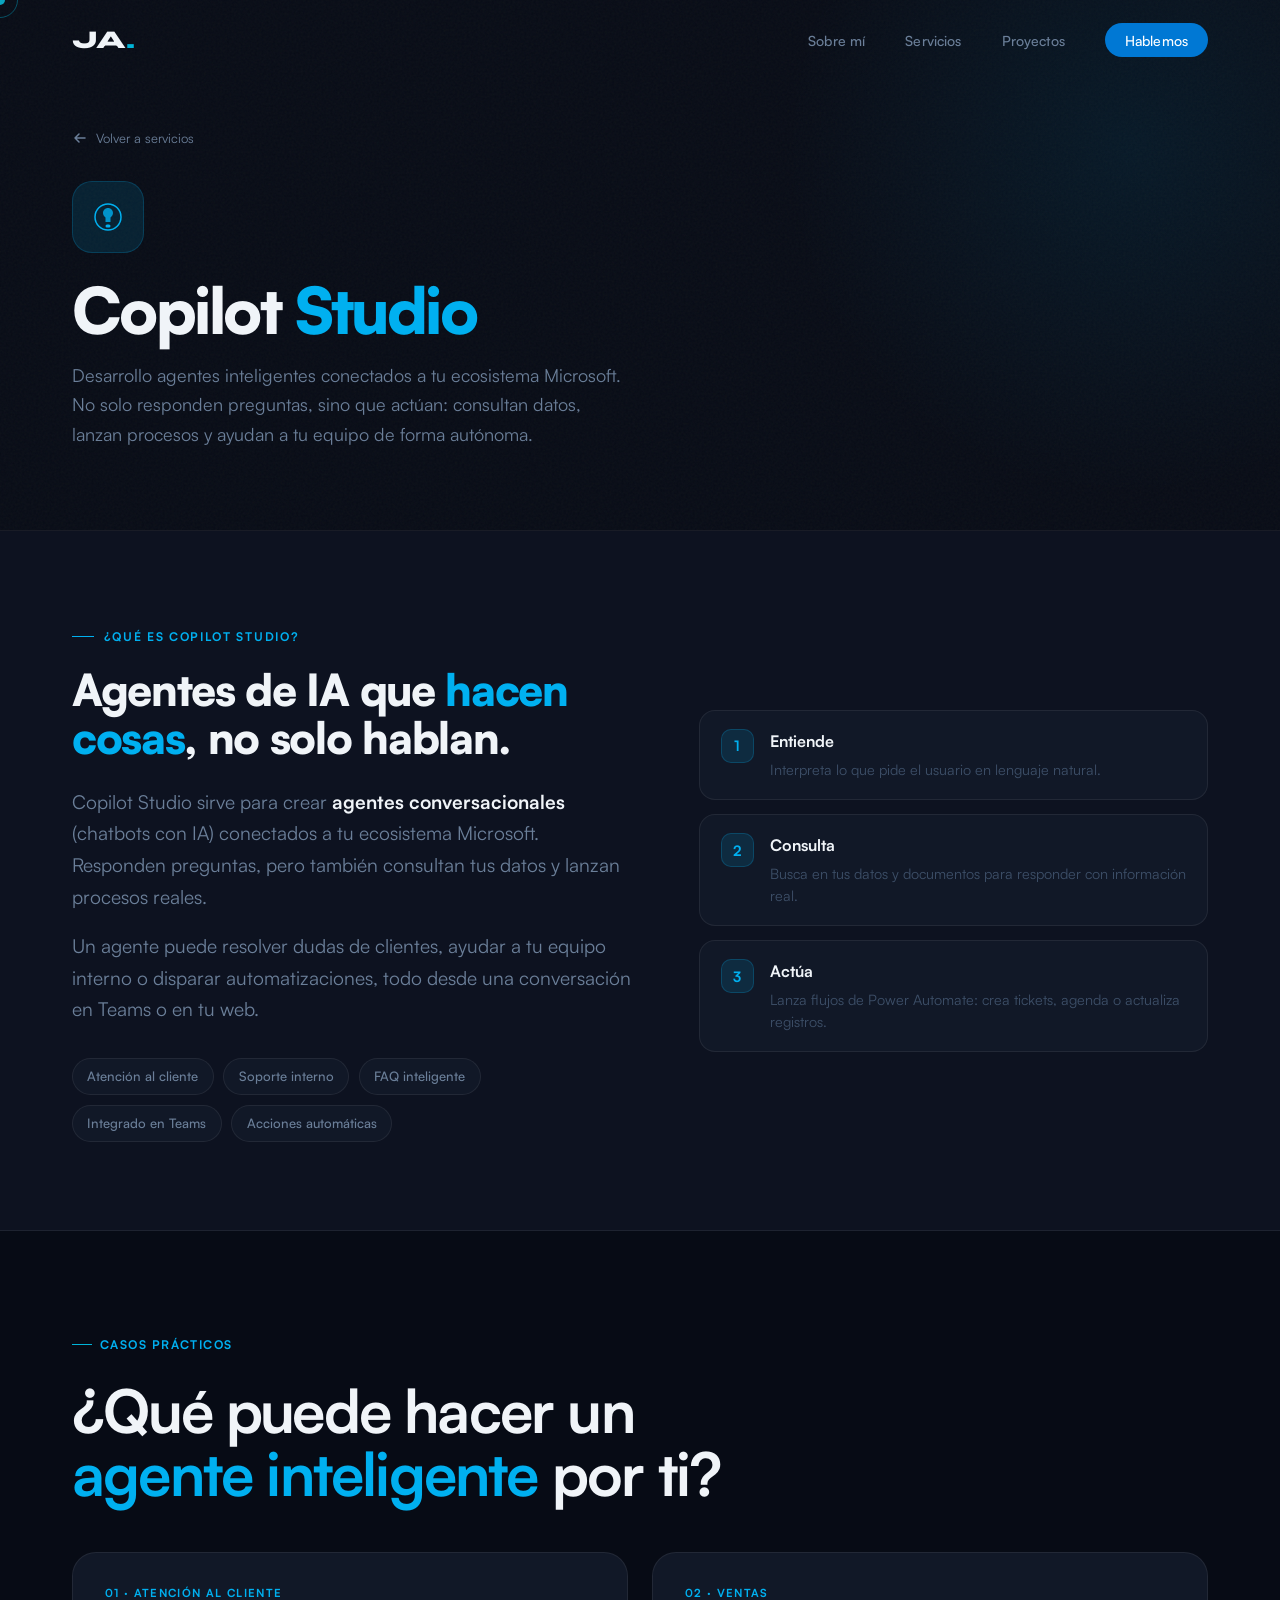
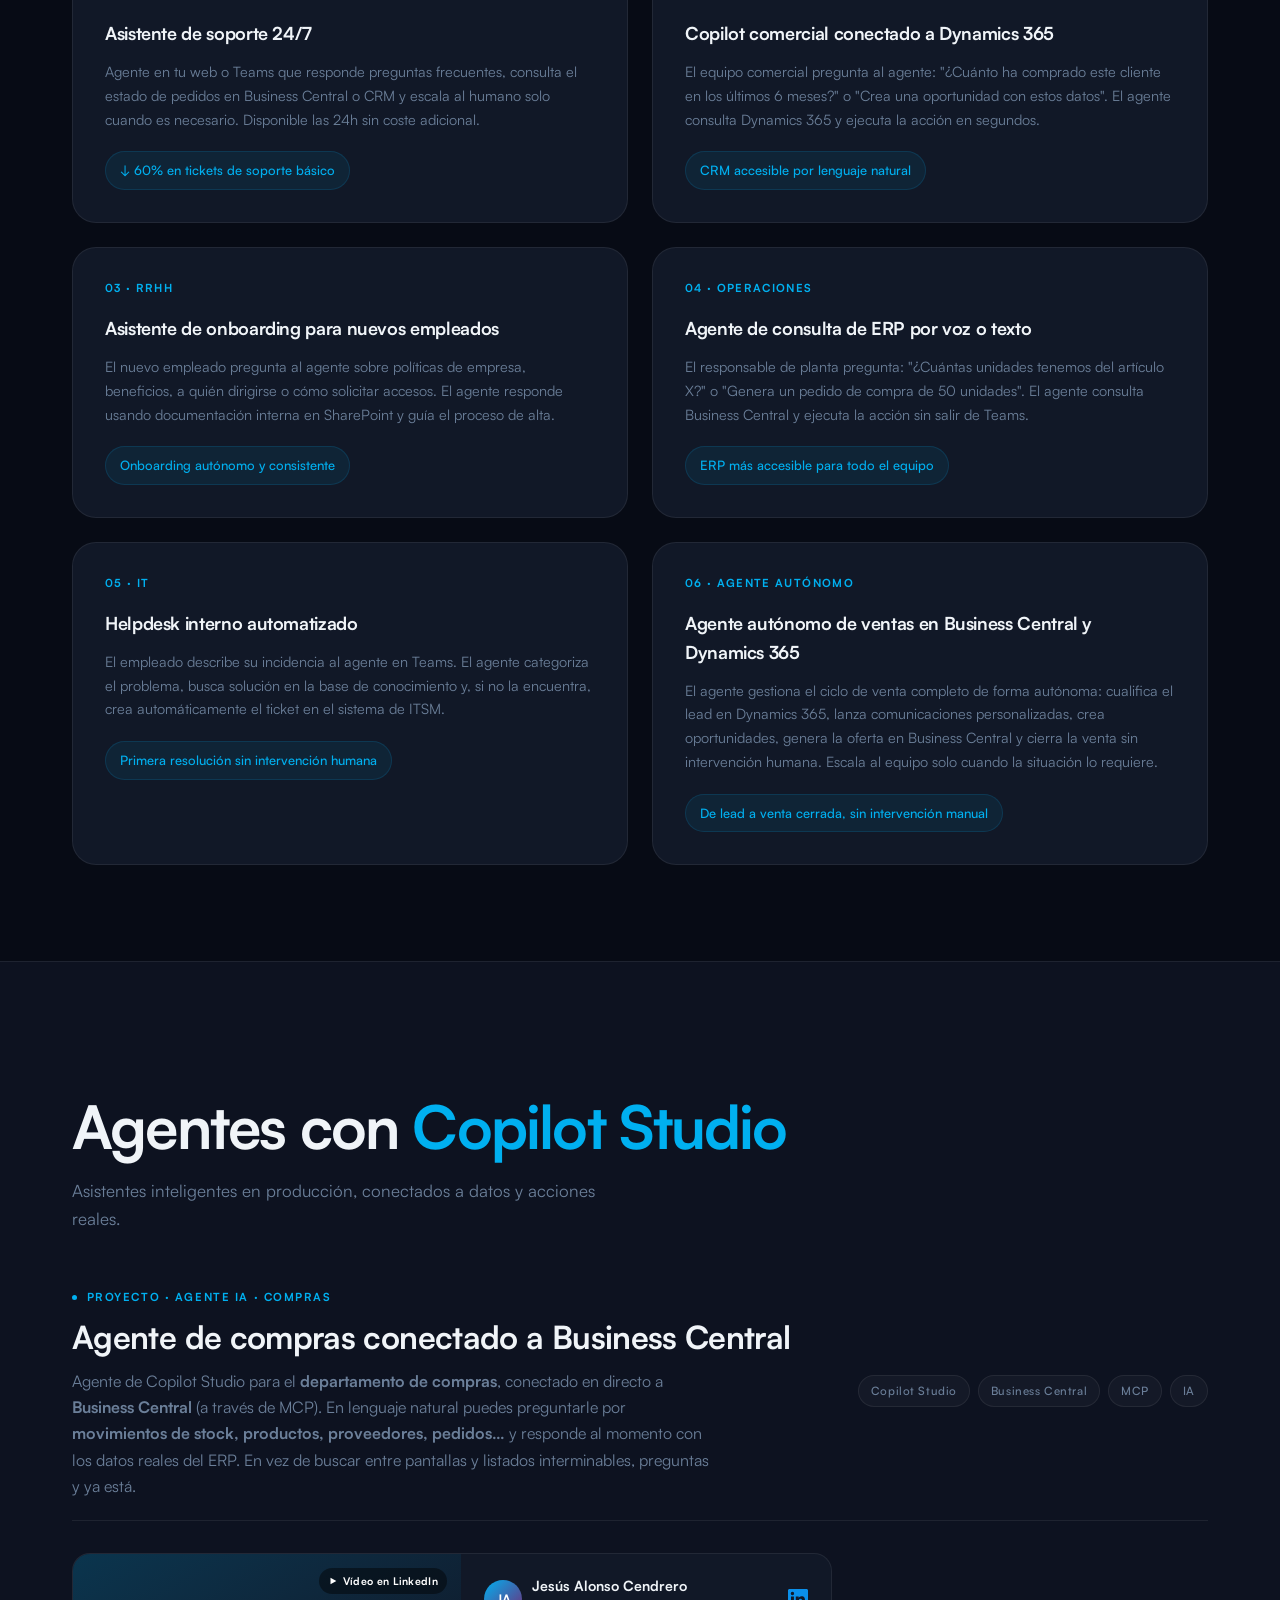
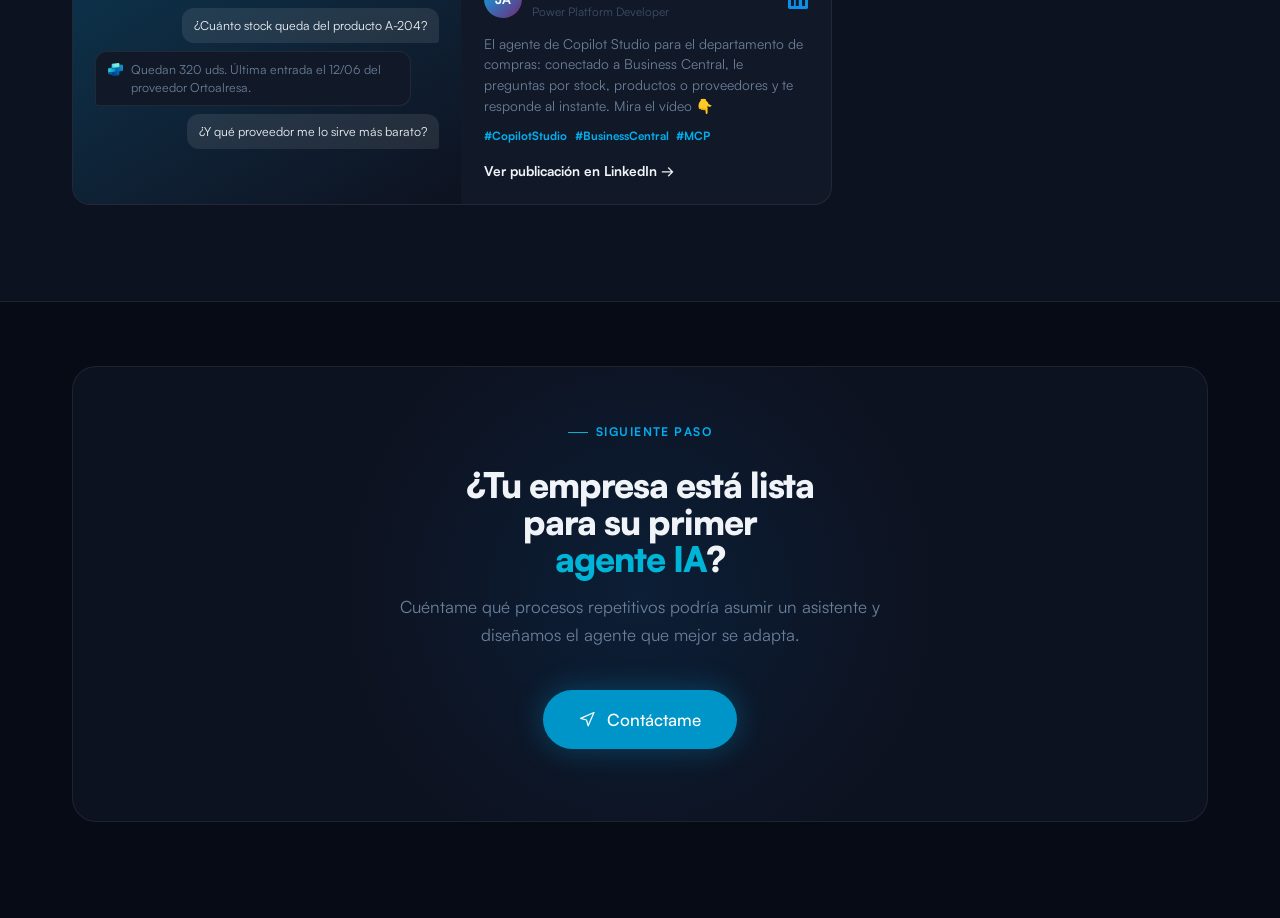
==== commit a6701431: "Rediseño landing: sección de valor, proyectos reales y fuentes Satoshi - Nueva sección "Lo que tu em" ====
--- a/pages/copilot-studio.html
+++ b/pages/copilot-studio.html
@@ -35,7 +35,7 @@
       <ul class="nav-links">
         <li><a href="../index.html#about">Sobre mí</a></li>
         <li><a href="../index.html#services">Servicios</a></li>
-        <!-- <li><a href="../index.html#portfolio">Proyectos</a></li> · oculto -->
+        <li><a href="../index.html#portfolio">Proyectos</a></li>
         <li><a href="../index.html#contact" class="nav-cta">Hablemos</a></li>
       </ul>
       <button class="nav-toggle" id="navToggle"><span></span><span></span><span></span></button>
@@ -44,7 +44,6 @@
 
   <section class="detail-hero">
     <div class="detail-hero-bg">
-      <div class="grid-overlay"></div>
       <div class="noise"></div>
     </div>
     <div class="container">
@@ -62,6 +61,32 @@
     </div>
   </section>
 
+  <!-- ¿QUÉ ES...? -->
+  <section class="tech-intro" style="--accent:#00B0F0">
+    <div class="container">
+      <div class="tech-intro-grid">
+        <div class="tech-intro-copy">
+          <div class="tech-intro-eyebrow reveal">¿Qué es Copilot Studio?</div>
+          <h2 class="tech-intro-title reveal">Agentes de IA que <em>hacen cosas</em>, no solo hablan.</h2>
+          <p class="tech-intro-lead reveal">Copilot Studio sirve para crear <strong>agentes conversacionales</strong> (chatbots con IA) conectados a tu ecosistema Microsoft. Responden preguntas, pero también consultan tus datos y lanzan procesos reales.</p>
+          <p class="tech-intro-lead reveal">Un agente puede resolver dudas de clientes, ayudar a tu equipo interno o disparar automatizaciones, todo desde una conversación en Teams o en tu web.</p>
+          <div class="tech-uses reveal">
+            <span class="tech-use-chip">Atención al cliente</span>
+            <span class="tech-use-chip">Soporte interno</span>
+            <span class="tech-use-chip">FAQ inteligente</span>
+            <span class="tech-use-chip">Integrado en Teams</span>
+            <span class="tech-use-chip">Acciones automáticas</span>
+          </div>
+        </div>
+        <div class="tech-points">
+          <div class="tech-point reveal"><div class="tech-point-num">1</div><div><h4>Entiende</h4><p>Interpreta lo que pide el usuario en lenguaje natural.</p></div></div>
+          <div class="tech-point reveal"><div class="tech-point-num">2</div><div><h4>Consulta</h4><p>Busca en tus datos y documentos para responder con información real.</p></div></div>
+          <div class="tech-point reveal"><div class="tech-point-num">3</div><div><h4>Actúa</h4><p>Lanza flujos de Power Automate: crea tickets, agenda o actualiza registros.</p></div></div>
+        </div>
+      </div>
+    </div>
+  </section>
+
   <section class="detail-cases">
     <div class="container">
       <div class="section-tag reveal" style="color: #00B0F0;">Casos prácticos</div>
@@ -121,7 +146,7 @@
        ============================================================ -->
   <!-- "Proyectos realizados" oculto hasta tener proyectos publicados.
        Para reactivar: quitar el atributo hidden de la línea siguiente. -->
-  <section class="detail-projects" id="proyectos" hidden>
+  <section class="detail-projects" id="proyectos">
     <div class="container">
       <div class="detail-projects-header">
         <div class="section-tag reveal" style="color:#00B0F0;">Proyectos realizados</div>
@@ -129,43 +154,64 @@
           Agentes con <em style="color:#00B0F0">Copilot Studio</em>
         </h2>
         <p class="section-desc reveal" style="margin-top:1.25rem;">
-          Asistentes inteligentes en producción, conectados con datos y acciones reales. Se irán publicando con vídeos demostrativos.
+          Asistentes inteligentes en producción, conectados a datos y acciones reales.
         </p>
       </div>
 
-      <article class="project-block reveal" id="proyecto-ejemplo">
+      <article class="project-block reveal" id="proyecto-agente-compras" style="--accent:#00B0F0">
         <div class="project-head">
           <div class="project-head-left">
             <div class="project-meta" style="color:#00B0F0;">
               <span class="meta-dot"></span>
-              <span>Proyecto · Próximamente</span>
-            </div>
-            <h3 class="project-title">Asistente de soporte interno</h3>
+              <span>Proyecto · Agente IA · Compras</span>
+            </div>
+            <h3 class="project-title">Agente de compras conectado a Business Central</h3>
             <p class="project-summary">
-              Copilot que responde a empleados sobre políticas internas, gestiona tickets de IT y consulta el estado de pedidos directamente desde Teams.
+              Agente de Copilot Studio para el <strong>departamento de compras</strong>, conectado en directo a <strong>Business Central</strong> (a través de MCP). En lenguaje natural puedes preguntarle por <strong>movimientos de stock, productos, proveedores, pedidos…</strong> y responde al momento con los datos reales del ERP. En vez de buscar entre pantallas y listados interminables, preguntas y ya está.
             </p>
           </div>
           <div class="project-tags">
             <span class="project-tag">Copilot Studio</span>
-            <span class="project-tag">Teams</span>
-            <span class="project-tag">Dataverse</span>
-          </div>
-        </div>
-
-        <div class="project-gallery">
-          <div class="media-item media-large" data-media-type="placeholder">
-            <div class="media-empty">
-              <svg viewBox="0 0 24 24" fill="none" stroke="currentColor" stroke-width="1.5"><rect x="3" y="5" width="18" height="12" rx="3"/><path d="M8 21l3-4M16 21l-3-4" stroke-linecap="round"/></svg>
-              <span>Conversación del agente</span>
-            </div>
-          </div>
-          <div class="media-item" data-media-type="placeholder">
-            <div class="media-empty">
-              <svg viewBox="0 0 24 24" fill="none" stroke="currentColor" stroke-width="1.5"><polygon points="6,4 20,12 6,20" fill="currentColor"/></svg>
-              <span>Vídeo demo</span>
-            </div>
-          </div>
-        </div>
+            <span class="project-tag">Business Central</span>
+            <span class="project-tag">MCP</span>
+            <span class="project-tag">IA</span>
+          </div>
+        </div>
+
+        <!-- Miniatura de la publicación de LinkedIn (con vídeo) -->
+        <a class="li-post-card" href="https://www.linkedin.com/posts/jes%C3%BAs-alonso-cendrero-a68b97226_copilotstudio-businesscentral-mcp-activity-7472671856018427906-E_np" target="_blank" rel="noopener noreferrer">
+          <div class="li-post-media">
+            <span class="li-post-badge">
+              <svg width="10" height="10" viewBox="0 0 24 24" fill="currentColor" aria-hidden="true"><polygon points="6,4 20,12 6,20"/></svg>
+              Vídeo en LinkedIn
+            </span>
+            <div class="chat-demo" aria-hidden="true">
+              <div class="chat-q">¿Cuánto stock queda del producto A-204?</div>
+              <div class="chat-a">
+                <img src="../img/CopilotStudioLogo.webp" alt="" />
+                <span>Quedan 320 uds. Última entrada el 12/06 del proveedor Ortoalresa.</span>
+              </div>
+              <div class="chat-q">¿Y qué proveedor me lo sirve más barato?</div>
+            </div>
+          </div>
+          <div class="li-post-body">
+            <div class="li-post-author">
+              <span class="li-post-avatar">JA</span>
+              <div>
+                <strong>Jesús Alonso Cendrero</strong>
+                <small>Power Platform Developer</small>
+              </div>
+              <svg class="li-post-logo" viewBox="0 0 24 24" fill="currentColor" aria-hidden="true"><path d="M20.447 20.452h-3.554v-5.569c0-1.328-.027-3.037-1.852-3.037-1.853 0-2.136 1.445-2.136 2.939v5.667H9.351V9h3.414v1.561h.046c.477-.9 1.637-1.85 3.37-1.85 3.601 0 4.267 2.37 4.267 5.455v6.286zM5.337 7.433a2.062 2.062 0 0 1-2.063-2.065 2.064 2.064 0 1 1 2.063 2.065zm1.782 13.019H3.555V9h3.564v11.452zM22.225 0H1.771C.792 0 0 .774 0 1.729v20.542C0 23.227.792 24 1.771 24h20.451C23.2 24 24 23.227 24 22.271V1.729C24 .774 23.2 0 22.222 0h.003z"/></svg>
+            </div>
+            <p class="li-post-text">
+              El agente de Copilot Studio para el departamento de compras: conectado a Business Central, le preguntas por stock, productos o proveedores y te responde al instante. Mira el vídeo 👇
+            </p>
+            <div class="li-post-tags">
+              <span>#CopilotStudio</span><span>#BusinessCentral</span><span>#MCP</span>
+            </div>
+            <span class="li-post-cta">Ver publicación en LinkedIn →</span>
+          </div>
+        </a>
       </article>
 
       <!--
--- a/css/styles.css
+++ b/css/styles.css
@@ -2,6 +2,18 @@
    JESÚS ALONSO — POWER PLATFORM
    Design: Dark Luxury Tech
    =================================== */
+
+/* ----------- FUENTES · SATOSHI ----------- */
+@font-face { font-family: 'Satoshi'; src: url('../assets/fonts/Satoshi-Light.otf') format('opentype'); font-weight: 300; font-style: normal; font-display: swap; }
+@font-face { font-family: 'Satoshi'; src: url('../assets/fonts/Satoshi-LightItalic.otf') format('opentype'); font-weight: 300; font-style: italic; font-display: swap; }
+@font-face { font-family: 'Satoshi'; src: url('../assets/fonts/Satoshi-Regular.otf') format('opentype'); font-weight: 400; font-style: normal; font-display: swap; }
+@font-face { font-family: 'Satoshi'; src: url('../assets/fonts/Satoshi-Italic.otf') format('opentype'); font-weight: 400; font-style: italic; font-display: swap; }
+@font-face { font-family: 'Satoshi'; src: url('../assets/fonts/Satoshi-Medium.otf') format('opentype'); font-weight: 500; font-style: normal; font-display: swap; }
+@font-face { font-family: 'Satoshi'; src: url('../assets/fonts/Satoshi-MediumItalic.otf') format('opentype'); font-weight: 500; font-style: italic; font-display: swap; }
+@font-face { font-family: 'Satoshi'; src: url('../assets/fonts/Satoshi-Bold.otf') format('opentype'); font-weight: 700; font-style: normal; font-display: swap; }
+@font-face { font-family: 'Satoshi'; src: url('../assets/fonts/Satoshi-BoldItalic.otf') format('opentype'); font-weight: 700; font-style: italic; font-display: swap; }
+@font-face { font-family: 'Satoshi'; src: url('../assets/fonts/Satoshi-Black.otf') format('opentype'); font-weight: 900; font-style: normal; font-display: swap; }
+@font-face { font-family: 'Satoshi'; src: url('../assets/fonts/Satoshi-BlackItalic.otf') format('opentype'); font-weight: 900; font-style: italic; font-display: swap; }
 
 /* ----------- TOKENS ----------- */
 :root {
@@ -25,8 +37,11 @@
   --radius:      16px;
   --radius-lg:   24px;
 
-  --font-display: 'Syne', sans-serif;
-  --font-body:    'DM Sans', sans-serif;
+  /* Tipografía unificada: DM Sans para todo. Syne se reserva SOLO
+     para la firma de marca (hero "Jesús Alonso" y logo "JA."). */
+  --font-hero:    'Syne', sans-serif;
+  --font-display: 'Satoshi', 'DM Sans', sans-serif;
+  --font-body:    'Satoshi', 'DM Sans', sans-serif;
 
   --ease-out: cubic-bezier(0.16, 1, 0.3, 1);
   --ease-in-out: cubic-bezier(0.4, 0, 0.2, 1);
@@ -142,7 +157,7 @@
 }
 
 .nav-logo {
-  font-family: var(--font-display);
+  font-family: var(--font-hero);
   font-size: 1.6rem;
   font-weight: 800;
   letter-spacing: -0.02em;
@@ -379,7 +394,7 @@
 }
 
 .hero-title {
-  font-family: var(--font-display);
+  font-family: var(--font-hero);
   font-size: clamp(3.5rem, 8vw, 6.5rem);
   font-weight: 800;
   line-height: 1;
@@ -533,6 +548,30 @@
 
 .ms-logo { width: 32px; height: 32px; }
 
+/* Contenedor que hace girar todos los iconos alrededor del centro.
+   Se pausa al pasar el ratón por encima para poder pinchar con calma. */
+.orbit-spin {
+  position: absolute;
+  inset: 0;
+  animation: orbitSpin 44s linear infinite;
+}
+.tech-orbit:hover .orbit-spin { animation-play-state: paused; }
+
+@keyframes orbitSpin {
+  from { transform: rotate(0deg); }
+  to   { transform: rotate(360deg); }
+}
+@keyframes orbitSpinReverse {
+  from { transform: rotate(0deg); }
+  to   { transform: rotate(-360deg); }
+}
+
+/* Accesibilidad: si el usuario pide reducir el movimiento, paramos el giro. */
+@media (prefers-reduced-motion: reduce) {
+  .orbit-spin,
+  .orbit-icon-img { animation: none !important; }
+}
+
 .orbit-icon {
   position: absolute;
   width: 48px;
@@ -549,16 +588,28 @@
     rotate(var(--angle))
     translateY(-195px)
     rotate(calc(-1 * var(--angle)));
-  transition: border-color 0.3s, box-shadow 0.3s;
+  transition: border-color 0.3s, box-shadow 0.3s, transform 0.35s var(--ease-out);
   overflow: hidden;
+  cursor: pointer;
+  text-decoration: none;
 }
 
 .orbit-icon svg { width: 28px; height: 28px; }
 .orbit-icon img { display: block; }
 
+/* La imagen gira en sentido contrario para que el logo quede siempre recto. */
+.orbit-icon-img {
+  width: 32px;
+  height: 32px;
+  object-fit: contain;
+  animation: orbitSpinReverse 44s linear infinite;
+}
+.tech-orbit:hover .orbit-icon-img { animation-play-state: paused; }
+
 .orbit-icon:hover {
   border-color: var(--border-glow);
-  box-shadow: 0 0 20px rgba(0,120,212,0.3);
+  box-shadow: 0 0 26px rgba(0,120,212,0.45);
+  z-index: 3;
 }
 
 .scroll-indicator {
@@ -1144,45 +1195,6 @@
 
   .cursor, .cursor-trail { display: none; }
   body { cursor: auto; }
-}
-
-/* ===================================
-   TECH MARQUEE
-   =================================== */
-.tech-marquee {
-  position: relative;
-  overflow: hidden;
-  padding: 1.5rem 0;
-  border-top: 1px solid var(--border);
-  border-bottom: 1px solid var(--border);
-  background: linear-gradient(180deg, rgba(13,18,32,0.6), rgba(7,11,21,0.4));
-  mask-image: linear-gradient(90deg, transparent, #000 8%, #000 92%, transparent);
-  -webkit-mask-image: linear-gradient(90deg, transparent, #000 8%, #000 92%, transparent);
-}
-
-.marquee-track {
-  display: flex;
-  align-items: center;
-  gap: 2.5rem;
-  white-space: nowrap;
-  width: max-content;
-  animation: marquee 40s linear infinite;
-  font-family: var(--font-display);
-  font-size: 1.05rem;
-  font-weight: 600;
-  letter-spacing: -0.01em;
-  color: var(--text);
-}
-
-.marquee-track .dot-sep {
-  color: var(--cyan);
-  font-size: 0.5rem;
-  opacity: 0.5;
-}
-
-@keyframes marquee {
-  from { transform: translateX(0); }
-  to   { transform: translateX(-50%); }
 }
 
 /* ===================================
@@ -1544,8 +1556,11 @@
 }
 
 .form-success {
+  display: flex;
+  flex-direction: column;
+  gap: 1rem;
   margin-bottom: 1.5rem;
-  padding: 1.1rem 1.25rem;
+  padding: 1.25rem 1.4rem;
   font-size: 0.95rem;
   color: var(--text);
   background: linear-gradient(135deg, rgba(0,180,216,0.15), rgba(0,120,212,0.08));
@@ -1553,23 +1568,58 @@
   border-radius: 14px;
 }
 
+.form-success-text {
+  line-height: 1.55;
+}
+
 .form-success strong {
   color: var(--cyan);
   font-weight: 600;
   margin-right: 0.4rem;
 }
 
-/* Cloudflare Turnstile widget — encaja con el dark theme del form */
-.turnstile-widget {
-  margin: 0.25rem 0 0.25rem;
-  min-height: 65px;
-  display: flex;
+.form-success-action {
+  display: inline-flex;
   align-items: center;
   justify-content: center;
-}
-
-.turnstile-widget iframe {
-  border-radius: 8px;
+  gap: 0.5rem;
+  align-self: flex-start;
+  padding: 0.65rem 1.2rem;
+  font-family: var(--font-body);
+  font-size: 0.9rem;
+  font-weight: 500;
+  color: var(--cyan);
+  background: rgba(0,180,216,0.08);
+  border: 1px solid rgba(0,180,216,0.4);
+  border-radius: 100px;
+  cursor: pointer;
+  transition: background 0.2s, border-color 0.2s, color 0.2s, transform 0.15s;
+}
+
+.form-success-action:hover {
+  background: rgba(0,180,216,0.18);
+  border-color: rgba(0,180,216,0.7);
+  color: #fff;
+  transform: translateY(-1px);
+}
+
+.form-success-action:active {
+  transform: translateY(0);
+}
+
+.form-success-action svg {
+  flex-shrink: 0;
+}
+
+.form-error {
+  margin: 0.25rem 0 0.5rem;
+  padding: 0.9rem 1.1rem;
+  font-size: 0.9rem;
+  color: #ffd0d0;
+  background: rgba(220, 60, 60, 0.12);
+  border: 1px solid rgba(220, 60, 60, 0.4);
+  border-radius: 12px;
+  line-height: 1.5;
 }
 
 /* ===================================
@@ -2527,6 +2577,647 @@
 }
 
 /* ===================================
+   ABOUT · REDES SOCIALES (LinkedIn + YouTube)
+   =================================== */
+.about-socials {
+  display: flex;
+  flex-wrap: wrap;
+  gap: 0.75rem;
+  margin-bottom: 2rem;
+}
+.about-socials .btn { margin-bottom: 0 !important; }
+.about-socials .btn svg { flex-shrink: 0; }
+.social-youtube:hover { border-color: rgba(255,0,0,0.4); }
+.social-youtube svg { color: #ff0033; }
+
+/* ===================================
+   TECH DETAIL · EXPLICADOR "¿QUÉ ES...?"
+   Bloque dinámico que abre cada página de tecnología.
+   =================================== */
+.tech-intro {
+  padding: 5.5rem 0;
+  background: var(--bg-surface);
+  border-bottom: 1px solid var(--border);
+  position: relative;
+  overflow: hidden;
+}
+.tech-intro-grid {
+  display: grid;
+  grid-template-columns: 1.05fr 0.95fr;
+  gap: 4rem;
+  align-items: center;
+}
+.tech-intro-eyebrow {
+  display: inline-flex;
+  align-items: center;
+  gap: 0.6rem;
+  font-size: 0.75rem;
+  font-weight: 700;
+  letter-spacing: 0.14em;
+  text-transform: uppercase;
+  color: var(--accent, var(--cyan));
+  margin-bottom: 1.25rem;
+}
+.tech-intro-eyebrow::before {
+  content: '';
+  width: 22px;
+  height: 1px;
+  background: var(--accent, var(--cyan));
+}
+.tech-intro-title {
+  font-size: clamp(1.8rem, 4vw, 2.75rem);
+  font-weight: 800;
+  line-height: 1.1;
+  letter-spacing: -0.03em;
+  margin-bottom: 1.5rem;
+}
+.tech-intro-title em {
+  font-style: normal;
+  color: var(--accent, var(--cyan));
+}
+.tech-intro-lead {
+  font-size: clamp(1.05rem, 1.6vw, 1.2rem);
+  line-height: 1.65;
+  color: var(--text-muted);
+}
+.tech-intro-lead strong { color: var(--text); font-weight: 600; }
+.tech-intro-lead + .tech-intro-lead { margin-top: 1.1rem; }
+
+/* Puntos clave con animación al entrar */
+.tech-points {
+  display: flex;
+  flex-direction: column;
+  gap: 0.9rem;
+}
+.tech-point {
+  display: flex;
+  align-items: flex-start;
+  gap: 1rem;
+  padding: 1.15rem 1.3rem;
+  background: var(--bg-card);
+  border: 1px solid var(--border);
+  border-radius: var(--radius);
+  transition: border-color 0.3s var(--ease-out), transform 0.3s var(--ease-out), box-shadow 0.3s;
+}
+.tech-point:hover {
+  border-color: var(--accent, var(--cyan));
+  transform: translateX(6px);
+  box-shadow: -6px 0 24px -12px var(--accent, rgba(0,180,216,0.5));
+}
+.tech-point-num {
+  flex-shrink: 0;
+  width: 2.1rem;
+  height: 2.1rem;
+  display: flex;
+  align-items: center;
+  justify-content: center;
+  border-radius: 10px;
+  font-weight: 700;
+  font-size: 0.9rem;
+  color: var(--accent, var(--cyan));
+  background: color-mix(in srgb, var(--accent, #00b4d8) 12%, transparent);
+  border: 1px solid color-mix(in srgb, var(--accent, #00b4d8) 22%, transparent);
+}
+.tech-point h4 {
+  font-size: 1rem;
+  font-weight: 600;
+  margin-bottom: 0.25rem;
+  color: var(--text);
+}
+.tech-point p {
+  font-size: 0.9rem;
+  line-height: 1.5;
+  color: var(--text-dim);
+}
+
+/* Píldoras de "se usa para..." */
+.tech-uses {
+  display: flex;
+  flex-wrap: wrap;
+  gap: 0.6rem;
+  margin-top: 2rem;
+}
+.tech-use-chip {
+  font-size: 0.82rem;
+  font-weight: 500;
+  padding: 0.45rem 0.9rem;
+  border-radius: 100px;
+  color: var(--text-muted);
+  background: var(--bg-card);
+  border: 1px solid var(--border);
+  transition: border-color 0.25s, color 0.25s, transform 0.25s;
+}
+.tech-use-chip:hover {
+  border-color: var(--accent, var(--cyan));
+  color: var(--text);
+  transform: translateY(-2px);
+}
+
+@media (max-width: 860px) {
+  .tech-intro { padding: 3.5rem 0; }
+  .tech-intro-grid { grid-template-columns: 1fr; gap: 2.5rem; }
+}
+
+/* ===================================
+   VALOR / IMPACTO — línea de valor animada
+   (va después de "Sobre mí")
+   =================================== */
+.value {
+  position: relative;
+  overflow: hidden;
+  background:
+    radial-gradient(60% 55% at 50% 0%, rgba(0,120,212,0.07), transparent 70%),
+    var(--bg);
+}
+.value .section-header { margin-bottom: 4rem; }
+
+/* Zigzag: rejilla de 2 columnas, cada paso en su fila alternando lado */
+.value-flow {
+  position: relative;
+  display: grid;
+  grid-template-columns: 1fr 1fr;
+  align-items: center;
+  row-gap: clamp(1.5rem, 4vw, 3rem);
+  max-width: 980px;
+  margin: 0 auto;
+}
+
+/* Línea conectora (dibujada por JS, se rellena con el scroll) */
+.value-connector {
+  position: absolute;
+  inset: 0;
+  width: 100%;
+  height: 100%;
+  overflow: visible;
+  pointer-events: none;
+  z-index: 0;
+}
+.value-connector-bg,
+.value-connector-fill {
+  fill: none;
+  stroke-width: 3;
+  stroke-linecap: round;
+  stroke-linejoin: round;
+}
+.value-connector-bg { stroke: var(--border); }
+.value-connector-fill { stroke: url(#valueGrad); filter: drop-shadow(0 0 6px rgba(0,150,220,0.35)); }
+
+/* Pasos en zigzag */
+.value-step {
+  position: relative;
+  z-index: 1;
+  display: flex;
+  align-items: center;
+  gap: 1rem;
+  max-width: 450px;
+}
+.value-step--s1 { grid-column: 1; grid-row: 1; justify-self: start; }
+.value-step--s2 { grid-column: 2; grid-row: 2; justify-self: end; flex-direction: row-reverse; }
+.value-step--s3 { grid-column: 1; grid-row: 3; justify-self: start; }
+.value-step--s4 { grid-column: 2; grid-row: 4; justify-self: end; flex-direction: row-reverse; }
+
+/* Nodo: pequeño punto sobre la línea (sin números, no es paso a paso) */
+.value-node {
+  flex-shrink: 0;
+  width: 16px;
+  height: 16px;
+  border-radius: 50%;
+  background: var(--bg-card);
+  border: 3px solid var(--border);
+  transition: border-color 0.45s, box-shadow 0.45s, transform 0.45s;
+}
+.value-step.reached .value-node {
+  border-color: var(--accent, var(--cyan));
+  box-shadow: 0 0 0 4px var(--bg), 0 0 18px -1px var(--accent, transparent);
+  transform: scale(1.15);
+}
+
+/* Panel-widget (más compacto, tipo mini dashboard) */
+.value-panel {
+  position: relative;
+  width: 330px;
+  max-width: 100%;
+  display: flex;
+  flex-direction: column;
+  gap: 0.7rem;
+  padding: 1.1rem 1.15rem;
+  background: linear-gradient(180deg, var(--bg-card), color-mix(in srgb, var(--bg-card) 86%, #000));
+  border: 1px solid var(--border);
+  border-radius: 16px;
+  transition: border-color 0.45s, box-shadow 0.45s, transform 0.3s var(--ease-out);
+}
+.value-step:hover .value-panel { transform: translateY(-4px); }
+.value-step.reached .value-panel {
+  border-color: color-mix(in srgb, var(--accent, #00b4d8) 45%, var(--border));
+  box-shadow: 0 22px 50px -32px var(--accent, rgba(0,0,0,0.6));
+}
+/* Pico apuntando al nodo */
+.value-panel::before {
+  content: '';
+  position: absolute;
+  top: 1.4rem;
+  width: 13px;
+  height: 13px;
+  background: var(--bg-card);
+  transform: rotate(45deg);
+}
+.value-step--s1 .value-panel::before,
+.value-step--s3 .value-panel::before {
+  left: -7px;
+  border-left: 1px solid var(--border);
+  border-bottom: 1px solid var(--border);
+}
+.value-step--s2 .value-panel::before,
+.value-step--s4 .value-panel::before {
+  right: -7px;
+  border-right: 1px solid var(--border);
+  border-top: 1px solid var(--border);
+}
+
+.value-panel-head { display: flex; align-items: center; gap: 0.5rem; }
+.value-logo { width: 22px; height: 22px; object-fit: contain; }
+.value-tech { font-weight: 600; font-size: 0.9rem; color: var(--text); }
+.value-badge {
+  margin-left: auto;
+  font-size: 0.6rem;
+  font-weight: 700;
+  letter-spacing: 0.06em;
+  text-transform: uppercase;
+  color: var(--accent, var(--cyan));
+  padding: 0.25rem 0.55rem;
+  border-radius: 100px;
+  background: color-mix(in srgb, var(--accent, #00b4d8) 12%, transparent);
+  border: 1px solid color-mix(in srgb, var(--accent, #00b4d8) 26%, transparent);
+}
+
+/* Zona de visualización de datos */
+.value-viz { height: 62px; position: relative; }
+
+/* — Barras (Power BI) — */
+.viz-bars { display: flex; align-items: flex-end; gap: 6px; }
+.viz-bars i {
+  flex: 1;
+  height: var(--h);
+  border-radius: 3px 3px 0 0;
+  background: linear-gradient(180deg, var(--accent), color-mix(in srgb, var(--accent) 25%, transparent));
+  transform: scaleY(0);
+  transform-origin: bottom;
+  transition: transform 0.7s var(--ease-out);
+}
+.value-step.reached .viz-bars i { transform: scaleY(1); }
+.value-step.reached .viz-bars i:nth-child(1) { transition-delay: 0.04s; }
+.value-step.reached .viz-bars i:nth-child(2) { transition-delay: 0.10s; }
+.value-step.reached .viz-bars i:nth-child(3) { transition-delay: 0.16s; }
+.value-step.reached .viz-bars i:nth-child(4) { transition-delay: 0.22s; }
+.value-step.reached .viz-bars i:nth-child(5) { transition-delay: 0.28s; }
+.value-step.reached .viz-bars i:nth-child(6) { transition-delay: 0.34s; }
+
+/* — Flujo (Power Automate) — */
+.viz-flow .flow-track {
+  position: absolute; top: 50%; left: 8px; right: 8px; height: 2px;
+  background: var(--border); transform: translateY(-50%);
+}
+.value-step.reached .viz-flow .flow-track {
+  background: linear-gradient(90deg, color-mix(in srgb, var(--accent) 60%, transparent), var(--accent));
+}
+.viz-flow .flow-dot { position: absolute; top: 50%; border-radius: 50%; transform: translate(-50%,-50%); }
+.viz-flow .flow-node { width: 11px; height: 11px; background: var(--bg-surface); border: 2px solid var(--border); transition: border-color 0.4s; }
+.value-step.reached .viz-flow .flow-node { border-color: var(--accent); }
+.viz-flow .flow-node:nth-child(2) { left: 8px; }
+.viz-flow .flow-node:nth-child(3) { left: 50%; }
+.viz-flow .flow-node:nth-child(4) { left: calc(100% - 8px); }
+.viz-flow .flow-packet { width: 8px; height: 8px; background: var(--accent); box-shadow: 0 0 10px var(--accent); left: 8px; opacity: 0; }
+.value-step.reached .viz-flow .flow-packet { animation: flowMove 2.4s var(--ease-in-out) infinite; }
+@keyframes flowMove {
+  0% { left: 8px; opacity: 0; }
+  12% { opacity: 1; }
+  88% { opacity: 1; }
+  100% { left: calc(100% - 8px); opacity: 0; }
+}
+
+/* — Bloques (Power Apps) — */
+.viz-blocks { display: grid; grid-template-columns: repeat(3, 1fr); grid-auto-rows: 1fr; gap: 6px; }
+.viz-blocks i {
+  border-radius: 5px;
+  background: color-mix(in srgb, var(--accent) 28%, var(--bg-surface));
+  border: 1px solid color-mix(in srgb, var(--accent) 40%, transparent);
+  transform: scale(0);
+  transition: transform 0.5s var(--ease-out);
+}
+.value-step.reached .viz-blocks i { transform: scale(1); }
+.value-step.reached .viz-blocks i:nth-child(1) { transition-delay: 0.05s; }
+.value-step.reached .viz-blocks i:nth-child(2) { transition-delay: 0.13s; }
+.value-step.reached .viz-blocks i:nth-child(3) { transition-delay: 0.21s; }
+.value-step.reached .viz-blocks i:nth-child(4) { transition-delay: 0.29s; }
+.value-step.reached .viz-blocks i:nth-child(5) { transition-delay: 0.37s; }
+.value-step.reached .viz-blocks i:nth-child(6) { transition-delay: 0.45s; }
+
+/* — Línea ascendente (Copilot Studio) — */
+.viz-line svg { width: 100%; height: 100%; display: block; }
+.viz-line-path {
+  stroke: var(--accent); stroke-width: 2.5; stroke-linecap: round; stroke-linejoin: round;
+  stroke-dasharray: 215; stroke-dashoffset: 215;
+  transition: stroke-dashoffset 1.3s var(--ease-out);
+}
+.value-step.reached .viz-line-path { stroke-dashoffset: 0; }
+.viz-line-area { opacity: 0; transition: opacity 0.9s 0.3s; }
+.value-step.reached .viz-line-area { opacity: 1; }
+.viz-line-dot {
+  position: absolute; top: 3px; right: 2px; width: 9px; height: 9px; border-radius: 50%;
+  background: var(--accent); opacity: 0; transition: opacity 0.3s 1.1s;
+}
+.value-step.reached .viz-line-dot { opacity: 1; animation: pulseDot 1.8s ease-in-out infinite 1.2s; }
+@keyframes pulseDot {
+  0%, 100% { box-shadow: 0 0 0 0 color-mix(in srgb, var(--accent) 55%, transparent); }
+  50% { box-shadow: 0 0 0 7px transparent; }
+}
+
+/* Cifras (2 KPIs por panel) */
+.value-figs { display: flex; gap: 1rem; }
+.value-fig { flex: 1; display: flex; flex-direction: column; gap: 0.2rem; }
+.value-num {
+  font-family: var(--font-display);
+  font-size: 1.95rem;
+  font-weight: 900;
+  line-height: 1;
+  letter-spacing: -0.02em;
+  color: var(--accent, var(--cyan));
+}
+.value-fig-label { font-size: 0.72rem; line-height: 1.25; color: var(--text-dim); }
+
+.value-text { font-size: 0.82rem; line-height: 1.5; color: var(--text-muted); }
+.value-source {
+  align-self: flex-start;
+  font-size: 0.62rem;
+  letter-spacing: 0.08em;
+  text-transform: uppercase;
+  font-weight: 700;
+  color: var(--text-muted);
+  padding: 0.28rem 0.58rem;
+  border: 1px solid var(--border);
+  border-radius: 100px;
+}
+
+/* Aparición progresiva ligada a la línea (solo si el JS está activo) */
+.value-flow.is-live .value-step {
+  opacity: 0.3;
+  transition: opacity 0.55s var(--ease-out), transform 0.55s var(--ease-out);
+}
+.value-flow.is-live .value-step--s1,
+.value-flow.is-live .value-step--s3 { transform: translateX(-16px); }
+.value-flow.is-live .value-step--s2,
+.value-flow.is-live .value-step--s4 { transform: translateX(16px); }
+.value-flow.is-live .value-step.reached { opacity: 1; transform: none; }
+
+.value-note {
+  margin-top: 3rem;
+  text-align: center;
+  font-size: 0.8rem;
+  color: var(--text-dim);
+}
+
+/* Móvil/tablet: una columna, nodo a la izquierda */
+@media (max-width: 820px) {
+  .value-flow { grid-template-columns: 1fr; max-width: 540px; row-gap: 1.5rem; }
+  .value-step {
+    grid-column: 1 !important;
+    grid-row: auto !important;
+    justify-self: stretch !important;
+    flex-direction: row !important;
+    max-width: none;
+  }
+  .value-panel { width: auto; flex: 1; }
+  .value-panel::before {
+    left: -7px !important;
+    right: auto !important;
+    border: 0 !important;
+    border-left: 1px solid var(--border) !important;
+    border-bottom: 1px solid var(--border) !important;
+  }
+  .value-flow.is-live .value-step { transform: translateY(12px); }
+  .value-flow.is-live .value-step.reached { transform: none; }
+}
+@media (max-width: 400px) {
+  .value-figs { gap: 0.75rem; }
+  .value-num { font-size: 1.7rem; }
+}
+
+/* Cierre destacado (retorno global) */
+.value-highlight {
+  display: flex;
+  align-items: center;
+  gap: 1.3rem;
+  max-width: 640px;
+  margin: 3.25rem auto 0;
+  padding: 1.4rem 1.7rem;
+  background: linear-gradient(120deg, color-mix(in srgb, var(--cyan) 12%, var(--bg-card)), var(--bg-card));
+  border: 1px solid color-mix(in srgb, var(--cyan) 28%, var(--border));
+  border-radius: 18px;
+}
+.value-highlight-num {
+  flex-shrink: 0;
+  font-family: var(--font-display);
+  font-weight: 900;
+  font-size: clamp(2.4rem, 5vw, 3.2rem);
+  line-height: 1;
+  letter-spacing: -0.03em;
+  color: var(--cyan);
+}
+.value-highlight-body { font-size: 0.95rem; line-height: 1.5; color: var(--text-muted); }
+.value-highlight-body strong { color: var(--text); font-weight: 700; }
+.value-highlight-src {
+  display: block;
+  margin-top: 0.4rem;
+  font-size: 0.66rem;
+  letter-spacing: 0.06em;
+  text-transform: uppercase;
+  color: var(--text-dim);
+}
+@media (max-width: 520px) {
+  .value-highlight { flex-direction: column; text-align: center; gap: 0.6rem; }
+}
+
+/* Enlace a LinkedIn (vídeo del proyecto) */
+.project-linkedin {
+  display: inline-flex;
+  align-items: center;
+  gap: 0.55rem;
+  margin-top: 1.2rem;
+  padding: 0.6rem 1rem;
+  font-size: 0.86rem;
+  font-weight: 600;
+  color: var(--text);
+  background: rgba(255, 255, 255, 0.04);
+  border: 1px solid var(--border);
+  border-radius: 100px;
+  text-decoration: none;
+  transition: border-color 0.3s, background 0.3s, transform 0.3s;
+}
+.project-linkedin:hover {
+  border-color: #0a66c2;
+  background: rgba(10, 102, 194, 0.14);
+  transform: translateY(-2px);
+}
+.project-linkedin .li-icon { width: 18px; height: 18px; color: #0a8fea; flex-shrink: 0; }
+.project-linkedin .li-ext { width: 15px; height: 15px; color: var(--text-dim); flex-shrink: 0; }
+
+/* Tarjeta-miniatura de publicación de LinkedIn (para proyectos sin galería) */
+.li-post-card {
+  display: grid;
+  grid-template-columns: 1.05fr 1fr;
+  max-width: 760px;
+  margin-top: 2rem;
+  background: var(--bg-card);
+  border: 1px solid var(--border);
+  border-radius: 18px;
+  overflow: hidden;
+  text-decoration: none;
+  transition: border-color 0.3s, box-shadow 0.3s, transform 0.3s;
+}
+.li-post-card:hover {
+  border-color: color-mix(in srgb, var(--accent, #0a66c2) 45%, var(--border));
+  box-shadow: 0 24px 52px -32px var(--accent, rgba(0,0,0,0.6));
+  transform: translateY(-3px);
+}
+.li-post-media {
+  position: relative;
+  display: flex;
+  flex-direction: column;
+  justify-content: center;
+  gap: 0.55rem;
+  padding: 1.4rem;
+  min-height: 200px;
+  background: linear-gradient(150deg, color-mix(in srgb, var(--accent, #00B0F0) 22%, var(--bg-surface)), var(--bg-surface));
+}
+.li-post-badge {
+  position: absolute;
+  top: 0.9rem;
+  right: 0.9rem;
+  display: inline-flex;
+  align-items: center;
+  gap: 0.3rem;
+  font-size: 0.66rem;
+  font-weight: 700;
+  letter-spacing: 0.03em;
+  color: #fff;
+  background: rgba(0, 0, 0, 0.45);
+  padding: 0.3rem 0.55rem;
+  border-radius: 100px;
+}
+.chat-demo { display: flex; flex-direction: column; gap: 0.5rem; }
+.chat-q, .chat-a {
+  font-size: 0.78rem;
+  line-height: 1.4;
+  padding: 0.55rem 0.75rem;
+  border-radius: 12px;
+  max-width: 92%;
+}
+.chat-q {
+  align-self: flex-end;
+  background: rgba(255, 255, 255, 0.09);
+  color: var(--text);
+  border-bottom-right-radius: 3px;
+}
+.chat-a {
+  align-self: flex-start;
+  display: flex;
+  gap: 0.5rem;
+  background: var(--bg-card);
+  border: 1px solid var(--border);
+  color: var(--text-muted);
+  border-bottom-left-radius: 3px;
+}
+.chat-a img { width: 15px; height: 15px; flex-shrink: 0; margin-top: 1px; object-fit: contain; }
+
+.li-post-body {
+  padding: 1.35rem 1.45rem;
+  display: flex;
+  flex-direction: column;
+  gap: 0.65rem;
+}
+.li-post-author { display: flex; align-items: center; gap: 0.6rem; }
+.li-post-avatar {
+  width: 38px;
+  height: 38px;
+  flex-shrink: 0;
+  border-radius: 50%;
+  background: linear-gradient(135deg, #00B0F0, #742774);
+  color: #fff;
+  font-weight: 700;
+  font-size: 0.82rem;
+  display: flex;
+  align-items: center;
+  justify-content: center;
+}
+.li-post-author strong { display: block; font-size: 0.88rem; color: var(--text); }
+.li-post-author small { font-size: 0.74rem; color: var(--text-dim); }
+.li-post-author .li-post-logo { width: 20px; height: 20px; margin-left: auto; color: #0a8fea; }
+.li-post-text { font-size: 0.86rem; line-height: 1.5; color: var(--text-muted); }
+.li-post-tags { display: flex; flex-wrap: wrap; gap: 0.45rem; }
+.li-post-tags span { font-size: 0.72rem; font-weight: 600; color: var(--accent, #0a8fea); }
+.li-post-cta {
+  margin-top: auto;
+  padding-top: 0.3rem;
+  font-size: 0.85rem;
+  font-weight: 600;
+  color: var(--text);
+}
+@media (max-width: 640px) {
+  .li-post-card { grid-template-columns: 1fr; }
+}
+
+/* ===================================
+   EMPRESAS QUE CONFÍAN (logos)
+   =================================== */
+.trusted {
+  padding: 4rem 0 5rem;
+  background: var(--bg);
+  border-top: 1px solid var(--border);
+}
+.trusted-label {
+  text-align: center;
+  font-size: 0.8rem;
+  font-weight: 600;
+  letter-spacing: 0.06em;
+  text-transform: uppercase;
+  color: var(--text-dim);
+  margin-bottom: 2.5rem;
+}
+.trusted-grid {
+  display: flex;
+  flex-wrap: wrap;
+  justify-content: center;
+  align-items: center;
+  gap: 1.1rem 2.6rem;
+  max-width: 920px;
+  margin: 0 auto;
+}
+.trusted-logo {
+  font-family: var(--font-display);
+  font-weight: 700;
+  font-size: clamp(1.1rem, 2.4vw, 1.5rem);
+  letter-spacing: -0.01em;
+  color: var(--text-muted);
+  opacity: 0.6;
+  transition: opacity 0.3s, color 0.3s, transform 0.3s;
+  cursor: default;
+  user-select: none;
+}
+.trusted-logo:hover { opacity: 1; color: var(--text); transform: translateY(-2px); }
+.trusted-note {
+  text-align: center;
+  margin-top: 2.75rem;
+  font-size: 0.85rem;
+  color: var(--text-dim);
+}
+.trusted-note a {
+  color: var(--cyan);
+  text-decoration: none;
+  border-bottom: 1px solid transparent;
+}
+.trusted-note a:hover { border-bottom-color: currentColor; }
+
+/* ===================================
    RESPONSIVE (additions)
    =================================== */
 @media (max-width: 1024px) {
@@ -2537,10 +3228,24 @@
 @media (max-width: 768px) {
   .portfolio-grid { grid-template-columns: 1fr; }
   .contact .contact-inner { padding: 2.5rem 1.25rem; }
-  .contact-form { padding: 1.5rem; }
+  .contact-form { padding: 1.5rem; gap: 1rem; }
   .form-row { grid-template-columns: 1fr; }
-  .tech-marquee { padding: 1rem 0; }
-  .marquee-track { font-size: 0.9rem; gap: 1.75rem; }
+
+  /* Evita el zoom automático de iOS Safari al hacer focus (requiere >=16px) */
+  .form-field input,
+  .form-field select,
+  .form-field textarea {
+    font-size: 16px;
+    padding: 0.85rem 1rem;
+  }
+
+  .contact .contact-title { font-size: clamp(2rem, 9vw, 2.75rem); }
+  .contact-meta { margin-top: 1.5rem; gap: 0.85rem; }
+  .contact-meta li { font-size: 0.9rem; }
+
+  .form-success { padding: 1.1rem 1.2rem; }
+  .form-success-action { width: 100%; align-self: stretch; }
+
   .project-head { flex-direction: column; gap: 1rem; }
   .project-tags { align-self: flex-start; }
   .media-item.media-large { grid-column: span 1; }
@@ -2549,3 +3254,10 @@
   .lightbox { padding: 1rem; }
   .lightbox-close { top: 0.75rem; right: 0.75rem; }
 }
+
+@media (max-width: 420px) {
+  .contact .contact-inner { padding: 2rem 0.9rem; }
+  .contact-form { padding: 1.25rem; }
+  .contact-meta a,
+  .contact-meta li span:last-child { word-break: break-word; }
+}
